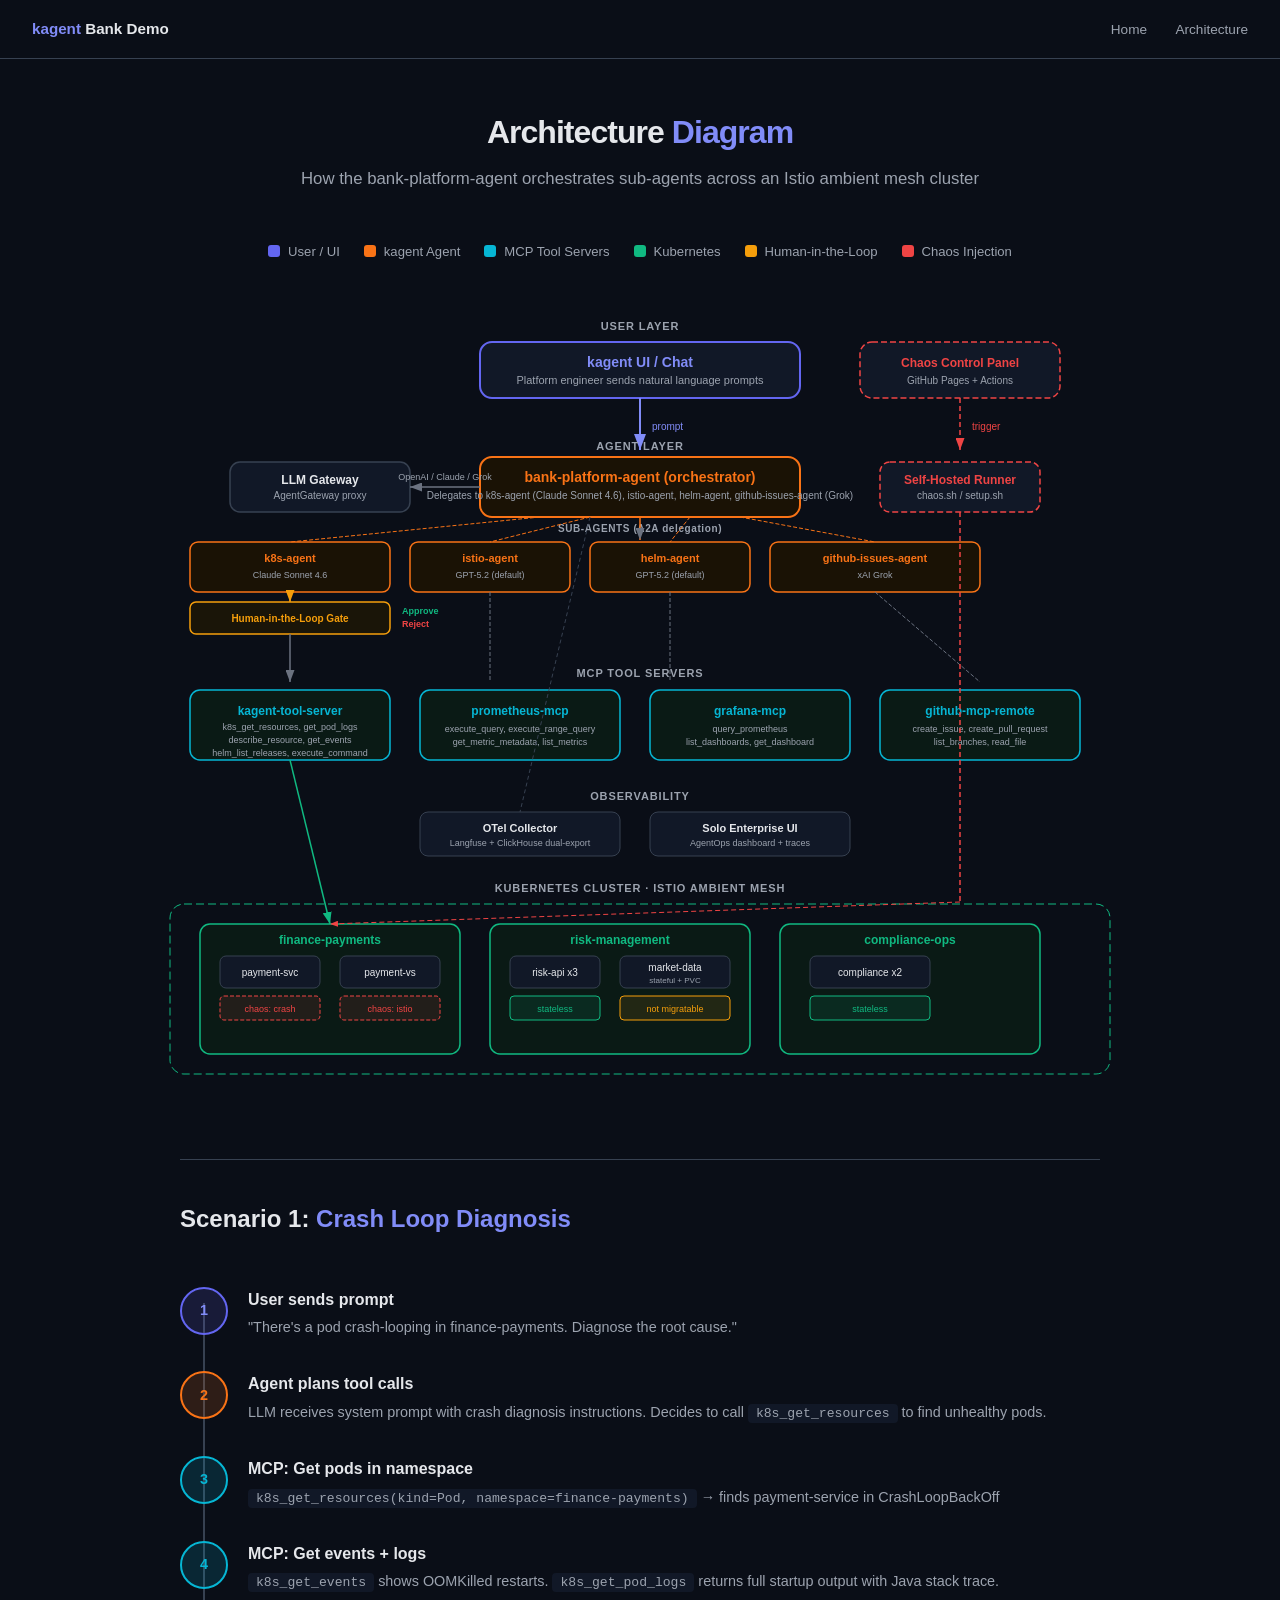
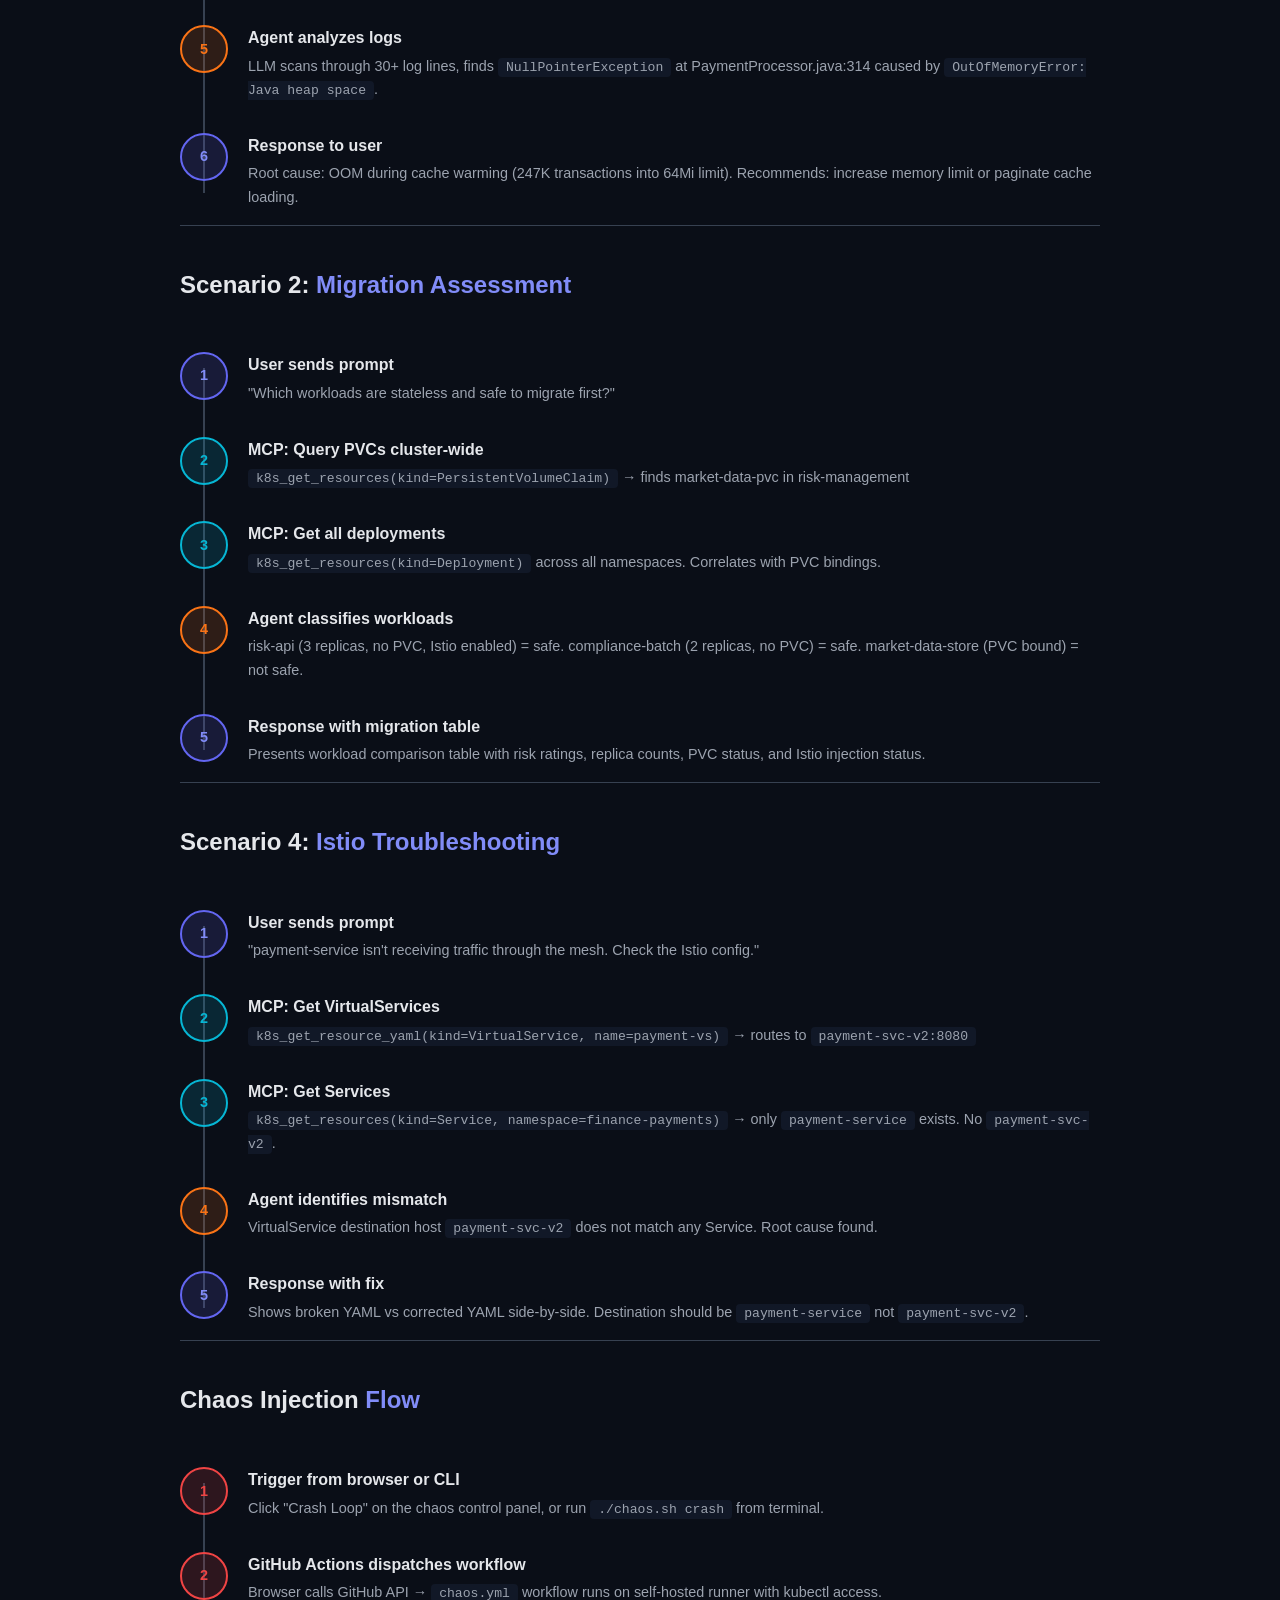
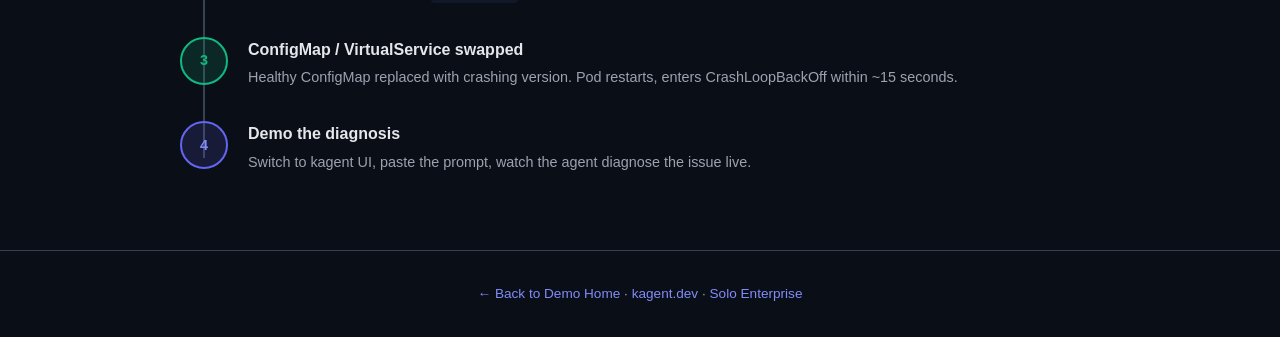
==== docs/architecture.html @ 86f72f55 "feat: update architecture diagram with sub-agent boxes, models, HITL gate - Added individual sub-age" ====
<!DOCTYPE html>
<html lang="en">
<head>
  <meta charset="UTF-8">
  <meta name="viewport" content="width=device-width, initial-scale=1.0">
  <title>kagent Bank Demo — Architecture</title>
  <style>
    :root {
      --bg: #0a0e17;
      --surface: #111827;
      --border: #374151;
      --text: #e5e7eb;
      --text-muted: #9ca3af;
      --accent: #6366f1;
      --accent-light: #818cf8;
      --green: #10b981;
      --red: #ef4444;
      --yellow: #f59e0b;
      --cyan: #06b6d4;
      --orange: #f97316;
    }
    * { margin: 0; padding: 0; box-sizing: border-box; }
    body {
      font-family: -apple-system, BlinkMacSystemFont, 'Segoe UI', Roboto, sans-serif;
      background: var(--bg);
      color: var(--text);
      line-height: 1.6;
    }
    a { color: var(--accent-light); text-decoration: none; }

    .nav {
      display: flex;
      justify-content: space-between;
      align-items: center;
      padding: 16px 32px;
      border-bottom: 1px solid var(--border);
    }
    .nav-title { font-weight: 600; font-size: 0.95rem; }
    .nav-title span { color: var(--accent-light); }
    .nav a { font-size: 0.85rem; color: var(--text-muted); margin-left: 24px; }
    .nav a:hover { color: var(--text); }

    h1 {
      text-align: center;
      font-size: 2rem;
      font-weight: 700;
      padding: 48px 20px 8px;
      letter-spacing: -0.03em;
    }
    h1 span { color: var(--accent-light); }
    .subtitle {
      text-align: center;
      color: var(--text-muted);
      font-size: 1.05rem;
      margin-bottom: 48px;
    }

    /* Diagram container */
    .diagram-wrap {
      max-width: 1100px;
      margin: 0 auto;
      padding: 0 20px 60px;
    }

    /* SVG diagram */
    svg { width: 100%; height: auto; }
    svg text {
      font-family: -apple-system, BlinkMacSystemFont, 'Segoe UI', Roboto, sans-serif;
    }

    /* Flow section */
    .flow-section {
      max-width: 960px;
      margin: 0 auto;
      padding: 0 20px 60px;
    }
    .flow-section h2 {
      font-size: 1.5rem;
      font-weight: 600;
      margin-bottom: 32px;
      padding-top: 40px;
      border-top: 1px solid var(--border);
    }
    .flow-section h2 span { color: var(--accent-light); }

    /* Flow steps */
    .flow {
      display: flex;
      flex-direction: column;
      gap: 0;
      position: relative;
    }
    .flow::before {
      content: '';
      position: absolute;
      left: 23px;
      top: 32px;
      bottom: 32px;
      width: 2px;
      background: var(--border);
    }
    .flow-step {
      display: flex;
      gap: 20px;
      align-items: flex-start;
      padding: 16px 0;
    }
    .flow-num {
      flex-shrink: 0;
      width: 48px;
      height: 48px;
      border-radius: 50%;
      display: flex;
      align-items: center;
      justify-content: center;
      font-weight: 700;
      font-size: 0.9rem;
      z-index: 1;
    }
    .flow-content h3 { font-size: 1rem; margin-bottom: 4px; }
    .flow-content p { color: var(--text-muted); font-size: 0.9rem; }
    .flow-content code {
      background: var(--surface);
      padding: 2px 8px;
      border-radius: 4px;
      font-size: 0.82rem;
      font-family: 'SF Mono', monospace;
    }

    .num-user { background: rgba(99, 102, 241, 0.15); color: var(--accent-light); border: 2px solid var(--accent); }
    .num-agent { background: rgba(249, 115, 22, 0.15); color: var(--orange); border: 2px solid var(--orange); }
    .num-tool { background: rgba(6, 182, 212, 0.15); color: var(--cyan); border: 2px solid var(--cyan); }
    .num-k8s { background: rgba(16, 185, 129, 0.15); color: var(--green); border: 2px solid var(--green); }
    .num-hitl { background: rgba(245, 158, 11, 0.15); color: var(--yellow); border: 2px solid var(--yellow); }

    /* Legend */
    .legend {
      display: flex;
      justify-content: center;
      gap: 24px;
      flex-wrap: wrap;
      margin-bottom: 40px;
    }
    .legend-item {
      display: flex;
      align-items: center;
      gap: 8px;
      font-size: 0.82rem;
      color: var(--text-muted);
    }
    .legend-dot {
      width: 12px;
      height: 12px;
      border-radius: 3px;
    }

    footer {
      border-top: 1px solid var(--border);
      padding: 32px 20px;
      text-align: center;
      color: var(--text-muted);
      font-size: 0.85rem;
    }

    @media (max-width: 640px) {
      h1 { font-size: 1.5rem; }
      .flow-step { gap: 12px; }
    }
  </style>
</head>
<body>

  <nav class="nav">
    <div class="nav-title"><span>kagent</span> Bank Demo</div>
    <div>
      <a href="index.html">Home</a>
      <a href="architecture.html">Architecture</a>
    </div>
  </nav>

  <h1>Architecture <span>Diagram</span></h1>
  <p class="subtitle">How the bank-platform-agent orchestrates sub-agents across an Istio ambient mesh cluster</p>

  <div class="legend">
    <div class="legend-item"><div class="legend-dot" style="background: var(--accent);"></div> User / UI</div>
    <div class="legend-item"><div class="legend-dot" style="background: var(--orange);"></div> kagent Agent</div>
    <div class="legend-item"><div class="legend-dot" style="background: var(--cyan);"></div> MCP Tool Servers</div>
    <div class="legend-item"><div class="legend-dot" style="background: var(--green);"></div> Kubernetes</div>
    <div class="legend-item"><div class="legend-dot" style="background: var(--yellow);"></div> Human-in-the-Loop</div>
    <div class="legend-item"><div class="legend-dot" style="background: var(--red);"></div> Chaos Injection</div>
  </div>

  <!-- Main Architecture SVG -->
  <div class="diagram-wrap">
    <svg viewBox="0 0 1060 790" xmlns="http://www.w3.org/2000/svg">
      <defs>
        <marker id="arrow" markerWidth="8" markerHeight="6" refX="8" refY="3" orient="auto">
          <path d="M0,0 L8,3 L0,6" fill="#6b7280"/>
        </marker>
        <marker id="arrow-accent" markerWidth="8" markerHeight="6" refX="8" refY="3" orient="auto">
          <path d="M0,0 L8,3 L0,6" fill="#818cf8"/>
        </marker>
        <marker id="arrow-red" markerWidth="8" markerHeight="6" refX="8" refY="3" orient="auto">
          <path d="M0,0 L8,3 L0,6" fill="#ef4444"/>
        </marker>
        <marker id="arrow-green" markerWidth="8" markerHeight="6" refX="8" refY="3" orient="auto">
          <path d="M0,0 L8,3 L0,6" fill="#10b981"/>
        </marker>
        <marker id="arrow-yellow" markerWidth="8" markerHeight="6" refX="8" refY="3" orient="auto">
          <path d="M0,0 L8,3 L0,6" fill="#f59e0b"/>
        </marker>
      </defs>

      <!-- ============ ROW 1: User Layer ============ -->
      <text x="530" y="28" text-anchor="middle" fill="#9ca3af" font-size="11" font-weight="600" letter-spacing="0.08em">USER LAYER</text>

      <!-- User / kagent UI -->
      <rect x="370" y="40" width="320" height="56" rx="12" fill="#111827" stroke="#6366f1" stroke-width="2"/>
      <text x="530" y="65" text-anchor="middle" fill="#818cf8" font-size="14" font-weight="700">kagent UI / Chat</text>
      <text x="530" y="82" text-anchor="middle" fill="#9ca3af" font-size="11">Platform engineer sends natural language prompts</text>

      <!-- Chaos trigger (browser) -->
      <rect x="750" y="40" width="200" height="56" rx="12" fill="#111827" stroke="#ef4444" stroke-width="1.5" stroke-dasharray="6,3"/>
      <text x="850" y="65" text-anchor="middle" fill="#ef4444" font-size="12" font-weight="600">Chaos Control Panel</text>
      <text x="850" y="82" text-anchor="middle" fill="#9ca3af" font-size="10">GitHub Pages + Actions</text>

      <!-- Arrow: User -> Agent -->
      <line x1="530" y1="96" x2="530" y2="148" stroke="#818cf8" stroke-width="2" marker-end="url(#arrow-accent)"/>
      <text x="542" y="128" fill="#818cf8" font-size="10">prompt</text>

      <!-- Arrow: Chaos -> GH Actions -->
      <line x1="850" y1="96" x2="850" y2="148" stroke="#ef4444" stroke-width="1.5" stroke-dasharray="5,3" marker-end="url(#arrow-red)"/>
      <text x="862" y="128" fill="#ef4444" font-size="10">trigger</text>

      <!-- ============ ROW 2: Agent Layer ============ -->
      <text x="530" y="148" text-anchor="middle" fill="#9ca3af" font-size="11" font-weight="600" letter-spacing="0.08em">AGENT LAYER</text>

      <!-- LLM Gateway -->
      <rect x="120" y="160" width="180" height="50" rx="10" fill="#111827" stroke="#374151" stroke-width="1.5"/>
      <text x="210" y="182" text-anchor="middle" fill="#e5e7eb" font-size="12" font-weight="600">LLM Gateway</text>
      <text x="210" y="197" text-anchor="middle" fill="#9ca3af" font-size="10">AgentGateway proxy</text>

      <!-- bank-platform-agent -->
      <rect x="370" y="155" width="320" height="60" rx="12" fill="#1a1205" stroke="#f97316" stroke-width="2"/>
      <text x="530" y="180" text-anchor="middle" fill="#f97316" font-size="14" font-weight="700">bank-platform-agent (orchestrator)</text>
      <text x="530" y="197" text-anchor="middle" fill="#9ca3af" font-size="10">Delegates to k8s-agent (Claude Sonnet 4.6), istio-agent, helm-agent, github-issues-agent (Grok)</text>

      <!-- GH Actions runner -->
      <rect x="770" y="160" width="160" height="50" rx="10" fill="#111827" stroke="#ef4444" stroke-width="1.5" stroke-dasharray="6,3"/>
      <text x="850" y="182" text-anchor="middle" fill="#ef4444" font-size="12" font-weight="600">Self-Hosted Runner</text>
      <text x="850" y="197" text-anchor="middle" fill="#9ca3af" font-size="10">chaos.sh / setup.sh</text>

      <!-- Arrow: Agent <-> LLM -->
      <line x1="370" y1="185" x2="300" y2="185" stroke="#6b7280" stroke-width="1.5" marker-end="url(#arrow)"/>
      <text x="335" y="178" text-anchor="middle" fill="#9ca3af" font-size="9">OpenAI / Claude / Grok</text>

      <!-- ============ SUB-AGENTS ROW ============ -->
      <text x="530" y="230" text-anchor="middle" fill="#9ca3af" font-size="10" font-weight="600" letter-spacing="0.06em">SUB-AGENTS (A2A delegation)</text>

      <!-- Arrow: Agent -> Sub-agents -->
      <line x1="530" y1="215" x2="530" y2="238" stroke="#f97316" stroke-width="1.5" marker-end="url(#arrow)"/>

      <!-- k8s-agent -->
      <rect x="80" y="240" width="200" height="50" rx="8" fill="#1a1205" stroke="#f97316" stroke-width="1.5"/>
      <text x="180" y="260" text-anchor="middle" fill="#f97316" font-size="11" font-weight="700">k8s-agent</text>
      <text x="180" y="276" text-anchor="middle" fill="#9ca3af" font-size="9">Claude Sonnet 4.6</text>

      <!-- istio-agent -->
      <rect x="300" y="240" width="160" height="50" rx="8" fill="#1a1205" stroke="#f97316" stroke-width="1.5"/>
      <text x="380" y="260" text-anchor="middle" fill="#f97316" font-size="11" font-weight="700">istio-agent</text>
      <text x="380" y="276" text-anchor="middle" fill="#9ca3af" font-size="9">GPT-5.2 (default)</text>

      <!-- helm-agent -->
      <rect x="480" y="240" width="160" height="50" rx="8" fill="#1a1205" stroke="#f97316" stroke-width="1.5"/>
      <text x="560" y="260" text-anchor="middle" fill="#f97316" font-size="11" font-weight="700">helm-agent</text>
      <text x="560" y="276" text-anchor="middle" fill="#9ca3af" font-size="9">GPT-5.2 (default)</text>

      <!-- github-issues-agent -->
      <rect x="660" y="240" width="210" height="50" rx="8" fill="#1a1205" stroke="#f97316" stroke-width="1.5"/>
      <text x="765" y="260" text-anchor="middle" fill="#f97316" font-size="11" font-weight="700">github-issues-agent</text>
      <text x="765" y="276" text-anchor="middle" fill="#9ca3af" font-size="9">xAI Grok</text>

      <!-- Arrows: orchestrator -> sub-agents -->
      <line x1="430" y1="215" x2="180" y2="240" stroke="#f97316" stroke-width="1" stroke-dasharray="4,2"/>
      <line x1="480" y1="215" x2="380" y2="240" stroke="#f97316" stroke-width="1" stroke-dasharray="4,2"/>
      <line x1="580" y1="215" x2="560" y2="240" stroke="#f97316" stroke-width="1" stroke-dasharray="4,2"/>
      <line x1="630" y1="215" x2="765" y2="240" stroke="#f97316" stroke-width="1" stroke-dasharray="4,2"/>

      <!-- ============ HITL Gate ============ -->
      <rect x="80" y="300" width="200" height="32" rx="6" fill="#1a1508" stroke="#f59e0b" stroke-width="1.5"/>
      <text x="180" y="320" text-anchor="middle" fill="#f59e0b" font-size="10" font-weight="600">Human-in-the-Loop Gate</text>

      <!-- Arrow: k8s-agent -> HITL -->
      <line x1="180" y1="290" x2="180" y2="300" stroke="#f59e0b" stroke-width="1.5" marker-end="url(#arrow-yellow)"/>

      <!-- HITL approve/reject labels -->
      <text x="292" y="312" fill="#10b981" font-size="9" font-weight="600">Approve</text>
      <text x="292" y="325" fill="#ef4444" font-size="9" font-weight="600">Reject</text>

      <!-- Arrow: HITL -> Tools -->
      <line x1="180" y1="332" x2="180" y2="380" stroke="#6b7280" stroke-width="1.5" marker-end="url(#arrow)"/>
      <!-- Arrow: other agents -> Tools -->
      <line x1="380" y1="290" x2="380" y2="380" stroke="#6b7280" stroke-width="1" stroke-dasharray="4,2"/>
      <line x1="560" y1="290" x2="560" y2="380" stroke="#6b7280" stroke-width="1" stroke-dasharray="4,2"/>
      <line x1="765" y1="290" x2="870" y2="380" stroke="#6b7280" stroke-width="1" stroke-dasharray="4,2"/>

      <!-- ============ ROW 3: MCP Tool Servers ============ -->
      <text x="530" y="375" text-anchor="middle" fill="#9ca3af" font-size="11" font-weight="600" letter-spacing="0.08em">MCP TOOL SERVERS</text>

      <!-- Kubernetes Tools -->
      <rect x="80" y="388" width="200" height="70" rx="10" fill="#0a1a15" stroke="#06b6d4" stroke-width="1.5"/>
      <text x="180" y="413" text-anchor="middle" fill="#06b6d4" font-size="12" font-weight="700">kagent-tool-server</text>
      <text x="180" y="428" text-anchor="middle" fill="#9ca3af" font-size="9">k8s_get_resources, get_pod_logs</text>
      <text x="180" y="441" text-anchor="middle" fill="#9ca3af" font-size="9">describe_resource, get_events</text>
      <text x="180" y="454" text-anchor="middle" fill="#9ca3af" font-size="9">helm_list_releases, execute_command</text>

      <!-- Prometheus MCP -->
      <rect x="310" y="388" width="200" height="70" rx="10" fill="#0a1a15" stroke="#06b6d4" stroke-width="1.5"/>
      <text x="410" y="413" text-anchor="middle" fill="#06b6d4" font-size="12" font-weight="700">prometheus-mcp</text>
      <text x="410" y="430" text-anchor="middle" fill="#9ca3af" font-size="9">execute_query, execute_range_query</text>
      <text x="410" y="443" text-anchor="middle" fill="#9ca3af" font-size="9">get_metric_metadata, list_metrics</text>

      <!-- Grafana MCP -->
      <rect x="540" y="388" width="200" height="70" rx="10" fill="#0a1a15" stroke="#06b6d4" stroke-width="1.5"/>
      <text x="640" y="413" text-anchor="middle" fill="#06b6d4" font-size="12" font-weight="700">grafana-mcp</text>
      <text x="640" y="430" text-anchor="middle" fill="#9ca3af" font-size="9">query_prometheus</text>
      <text x="640" y="443" text-anchor="middle" fill="#9ca3af" font-size="9">list_dashboards, get_dashboard</text>

      <!-- GitHub MCP -->
      <rect x="770" y="388" width="200" height="70" rx="10" fill="#0a1a15" stroke="#06b6d4" stroke-width="1.5"/>
      <text x="870" y="413" text-anchor="middle" fill="#06b6d4" font-size="12" font-weight="700">github-mcp-remote</text>
      <text x="870" y="430" text-anchor="middle" fill="#9ca3af" font-size="9">create_issue, create_pull_request</text>
      <text x="870" y="443" text-anchor="middle" fill="#9ca3af" font-size="9">list_branches, read_file</text>

      <!-- ============ ROW 4: Observability ============ -->
      <text x="530" y="498" text-anchor="middle" fill="#9ca3af" font-size="11" font-weight="600" letter-spacing="0.08em">OBSERVABILITY</text>

      <!-- OTel Collector -->
      <rect x="310" y="510" width="200" height="44" rx="8" fill="#111827" stroke="#374151" stroke-width="1"/>
      <text x="410" y="530" text-anchor="middle" fill="#e5e7eb" font-size="11" font-weight="600">OTel Collector</text>
      <text x="410" y="544" text-anchor="middle" fill="#9ca3af" font-size="9">Langfuse + ClickHouse dual-export</text>

      <!-- Solo Enterprise UI -->
      <rect x="540" y="510" width="200" height="44" rx="8" fill="#111827" stroke="#374151" stroke-width="1"/>
      <text x="640" y="530" text-anchor="middle" fill="#e5e7eb" font-size="11" font-weight="600">Solo Enterprise UI</text>
      <text x="640" y="544" text-anchor="middle" fill="#9ca3af" font-size="9">AgentOps dashboard + traces</text>

      <!-- Arrow: Agent -> OTel -->
      <line x1="480" y1="215" x2="410" y2="510" stroke="#374151" stroke-width="1" stroke-dasharray="4,3"/>

      <!-- ============ ROW 5: Kubernetes Cluster ============ -->
      <text x="530" y="590" text-anchor="middle" fill="#9ca3af" font-size="11" font-weight="600" letter-spacing="0.08em">KUBERNETES CLUSTER &middot; ISTIO AMBIENT MESH</text>

      <!-- Cluster background -->
      <rect x="60" y="602" width="940" height="170" rx="14" fill="none" stroke="#10b981" stroke-width="1" stroke-dasharray="8,4"/>

      <!-- finance-payments -->
      <rect x="90" y="622" width="260" height="130" rx="10" fill="#0a1a15" stroke="#10b981" stroke-width="1.5"/>
      <text x="220" y="642" text-anchor="middle" fill="#10b981" font-size="12" font-weight="700">finance-payments</text>

      <rect x="110" y="654" width="100" height="32" rx="6" fill="#111827" stroke="#374151" stroke-width="1"/>
      <text x="160" y="674" text-anchor="middle" fill="#e5e7eb" font-size="10">payment-svc</text>

      <rect x="230" y="654" width="100" height="32" rx="6" fill="#111827" stroke="#374151" stroke-width="1"/>
      <text x="280" y="674" text-anchor="middle" fill="#e5e7eb" font-size="10">payment-vs</text>

      <!-- Chaos targets -->
      <rect x="110" y="694" width="100" height="24" rx="4" fill="rgba(239,68,68,0.1)" stroke="#ef4444" stroke-width="1" stroke-dasharray="4,2"/>
      <text x="160" y="710" text-anchor="middle" fill="#ef4444" font-size="9">chaos: crash</text>

      <rect x="230" y="694" width="100" height="24" rx="4" fill="rgba(239,68,68,0.1)" stroke="#ef4444" stroke-width="1" stroke-dasharray="4,2"/>
      <text x="280" y="710" text-anchor="middle" fill="#ef4444" font-size="9">chaos: istio</text>

      <!-- risk-management -->
      <rect x="380" y="622" width="260" height="130" rx="10" fill="#0a1a15" stroke="#10b981" stroke-width="1.5"/>
      <text x="510" y="642" text-anchor="middle" fill="#10b981" font-size="12" font-weight="700">risk-management</text>

      <rect x="400" y="654" width="90" height="32" rx="6" fill="#111827" stroke="#374151" stroke-width="1"/>
      <text x="445" y="674" text-anchor="middle" fill="#e5e7eb" font-size="10">risk-api x3</text>

      <rect x="510" y="654" width="110" height="32" rx="6" fill="#111827" stroke="#374151" stroke-width="1"/>
      <text x="565" y="669" text-anchor="middle" fill="#e5e7eb" font-size="10">market-data</text>
      <text x="565" y="681" text-anchor="middle" fill="#9ca3af" font-size="8">stateful + PVC</text>

      <rect x="400" y="694" width="90" height="24" rx="4" fill="rgba(16,185,129,0.1)" stroke="#10b981" stroke-width="1"/>
      <text x="445" y="710" text-anchor="middle" fill="#10b981" font-size="9">stateless</text>

      <rect x="510" y="694" width="110" height="24" rx="4" fill="rgba(245,158,11,0.1)" stroke="#f59e0b" stroke-width="1"/>
      <text x="565" y="710" text-anchor="middle" fill="#f59e0b" font-size="9">not migratable</text>

      <!-- compliance-ops -->
      <rect x="670" y="622" width="260" height="130" rx="10" fill="#0a1a15" stroke="#10b981" stroke-width="1.5"/>
      <text x="800" y="642" text-anchor="middle" fill="#10b981" font-size="12" font-weight="700">compliance-ops</text>

      <rect x="700" y="654" width="120" height="32" rx="6" fill="#111827" stroke="#374151" stroke-width="1"/>
      <text x="760" y="674" text-anchor="middle" fill="#e5e7eb" font-size="10">compliance x2</text>

      <rect x="700" y="694" width="120" height="24" rx="4" fill="rgba(16,185,129,0.1)" stroke="#10b981" stroke-width="1"/>
      <text x="760" y="710" text-anchor="middle" fill="#10b981" font-size="9">stateless</text>

      <!-- Arrows: Tools -> Cluster -->
      <line x1="180" y1="458" x2="220" y2="622" stroke="#10b981" stroke-width="1.5" marker-end="url(#arrow-green)"/>

      <!-- Chaos arrow -->
      <line x1="850" y1="210" x2="850" y2="600" stroke="#ef4444" stroke-width="1.5" stroke-dasharray="5,3"/>
      <line x1="850" y1="600" x2="220" y2="622" stroke="#ef4444" stroke-width="1" stroke-dasharray="5,3" marker-end="url(#arrow-red)"/>

    </svg>
  </div>

  <!-- Scenario Flows -->
  <div class="flow-section">
    <h2>Scenario 1: <span>Crash Loop Diagnosis</span></h2>
    <div class="flow">
      <div class="flow-step">
        <div class="flow-num num-user">1</div>
        <div class="flow-content">
          <h3>User sends prompt</h3>
          <p>"There's a pod crash-looping in finance-payments. Diagnose the root cause."</p>
        </div>
      </div>
      <div class="flow-step">
        <div class="flow-num num-agent">2</div>
        <div class="flow-content">
          <h3>Agent plans tool calls</h3>
          <p>LLM receives system prompt with crash diagnosis instructions. Decides to call <code>k8s_get_resources</code> to find unhealthy pods.</p>
        </div>
      </div>
      <div class="flow-step">
        <div class="flow-num num-tool">3</div>
        <div class="flow-content">
          <h3>MCP: Get pods in namespace</h3>
          <p><code>k8s_get_resources(kind=Pod, namespace=finance-payments)</code> &rarr; finds payment-service in CrashLoopBackOff</p>
        </div>
      </div>
      <div class="flow-step">
        <div class="flow-num num-tool">4</div>
        <div class="flow-content">
          <h3>MCP: Get events + logs</h3>
          <p><code>k8s_get_events</code> shows OOMKilled restarts. <code>k8s_get_pod_logs</code> returns full startup output with Java stack trace.</p>
        </div>
      </div>
      <div class="flow-step">
        <div class="flow-num num-agent">5</div>
        <div class="flow-content">
          <h3>Agent analyzes logs</h3>
          <p>LLM scans through 30+ log lines, finds <code>NullPointerException</code> at PaymentProcessor.java:314 caused by <code>OutOfMemoryError: Java heap space</code>.</p>
        </div>
      </div>
      <div class="flow-step">
        <div class="flow-num num-user">6</div>
        <div class="flow-content">
          <h3>Response to user</h3>
          <p>Root cause: OOM during cache warming (247K transactions into 64Mi limit). Recommends: increase memory limit or paginate cache loading.</p>
        </div>
      </div>
    </div>

    <h2>Scenario 2: <span>Migration Assessment</span></h2>
    <div class="flow">
      <div class="flow-step">
        <div class="flow-num num-user">1</div>
        <div class="flow-content">
          <h3>User sends prompt</h3>
          <p>"Which workloads are stateless and safe to migrate first?"</p>
        </div>
      </div>
      <div class="flow-step">
        <div class="flow-num num-tool">2</div>
        <div class="flow-content">
          <h3>MCP: Query PVCs cluster-wide</h3>
          <p><code>k8s_get_resources(kind=PersistentVolumeClaim)</code> &rarr; finds market-data-pvc in risk-management</p>
        </div>
      </div>
      <div class="flow-step">
        <div class="flow-num num-tool">3</div>
        <div class="flow-content">
          <h3>MCP: Get all deployments</h3>
          <p><code>k8s_get_resources(kind=Deployment)</code> across all namespaces. Correlates with PVC bindings.</p>
        </div>
      </div>
      <div class="flow-step">
        <div class="flow-num num-agent">4</div>
        <div class="flow-content">
          <h3>Agent classifies workloads</h3>
          <p>risk-api (3 replicas, no PVC, Istio enabled) = safe. compliance-batch (2 replicas, no PVC) = safe. market-data-store (PVC bound) = not safe.</p>
        </div>
      </div>
      <div class="flow-step">
        <div class="flow-num num-user">5</div>
        <div class="flow-content">
          <h3>Response with migration table</h3>
          <p>Presents workload comparison table with risk ratings, replica counts, PVC status, and Istio injection status.</p>
        </div>
      </div>
    </div>

    <h2>Scenario 4: <span>Istio Troubleshooting</span></h2>
    <div class="flow">
      <div class="flow-step">
        <div class="flow-num num-user">1</div>
        <div class="flow-content">
          <h3>User sends prompt</h3>
          <p>"payment-service isn't receiving traffic through the mesh. Check the Istio config."</p>
        </div>
      </div>
      <div class="flow-step">
        <div class="flow-num num-tool">2</div>
        <div class="flow-content">
          <h3>MCP: Get VirtualServices</h3>
          <p><code>k8s_get_resource_yaml(kind=VirtualService, name=payment-vs)</code> &rarr; routes to <code>payment-svc-v2:8080</code></p>
        </div>
      </div>
      <div class="flow-step">
        <div class="flow-num num-tool">3</div>
        <div class="flow-content">
          <h3>MCP: Get Services</h3>
          <p><code>k8s_get_resources(kind=Service, namespace=finance-payments)</code> &rarr; only <code>payment-service</code> exists. No <code>payment-svc-v2</code>.</p>
        </div>
      </div>
      <div class="flow-step">
        <div class="flow-num num-agent">4</div>
        <div class="flow-content">
          <h3>Agent identifies mismatch</h3>
          <p>VirtualService destination host <code>payment-svc-v2</code> does not match any Service. Root cause found.</p>
        </div>
      </div>
      <div class="flow-step">
        <div class="flow-num num-user">5</div>
        <div class="flow-content">
          <h3>Response with fix</h3>
          <p>Shows broken YAML vs corrected YAML side-by-side. Destination should be <code>payment-service</code> not <code>payment-svc-v2</code>.</p>
        </div>
      </div>
    </div>

    <h2>Chaos Injection <span>Flow</span></h2>
    <div class="flow">
      <div class="flow-step">
        <div class="flow-num" style="background: rgba(239,68,68,0.15); color: var(--red); border: 2px solid var(--red);">1</div>
        <div class="flow-content">
          <h3>Trigger from browser or CLI</h3>
          <p>Click "Crash Loop" on the chaos control panel, or run <code>./chaos.sh crash</code> from terminal.</p>
        </div>
      </div>
      <div class="flow-step">
        <div class="flow-num" style="background: rgba(239,68,68,0.15); color: var(--red); border: 2px solid var(--red);">2</div>
        <div class="flow-content">
          <h3>GitHub Actions dispatches workflow</h3>
          <p>Browser calls GitHub API &rarr; <code>chaos.yml</code> workflow runs on self-hosted runner with kubectl access.</p>
        </div>
      </div>
      <div class="flow-step">
        <div class="flow-num num-k8s">3</div>
        <div class="flow-content">
          <h3>ConfigMap / VirtualService swapped</h3>
          <p>Healthy ConfigMap replaced with crashing version. Pod restarts, enters CrashLoopBackOff within ~15 seconds.</p>
        </div>
      </div>
      <div class="flow-step">
        <div class="flow-num num-user">4</div>
        <div class="flow-content">
          <h3>Demo the diagnosis</h3>
          <p>Switch to kagent UI, paste the prompt, watch the agent diagnose the issue live.</p>
        </div>
      </div>
    </div>
  </div>

  <footer>
    <a href="index.html">&larr; Back to Demo Home</a>
    &middot;
    <a href="https://kagent.dev">kagent.dev</a>
    &middot;
    <a href="https://www.solo.io/products/kagent">Solo Enterprise</a>
  </footer>

</body>
</html>
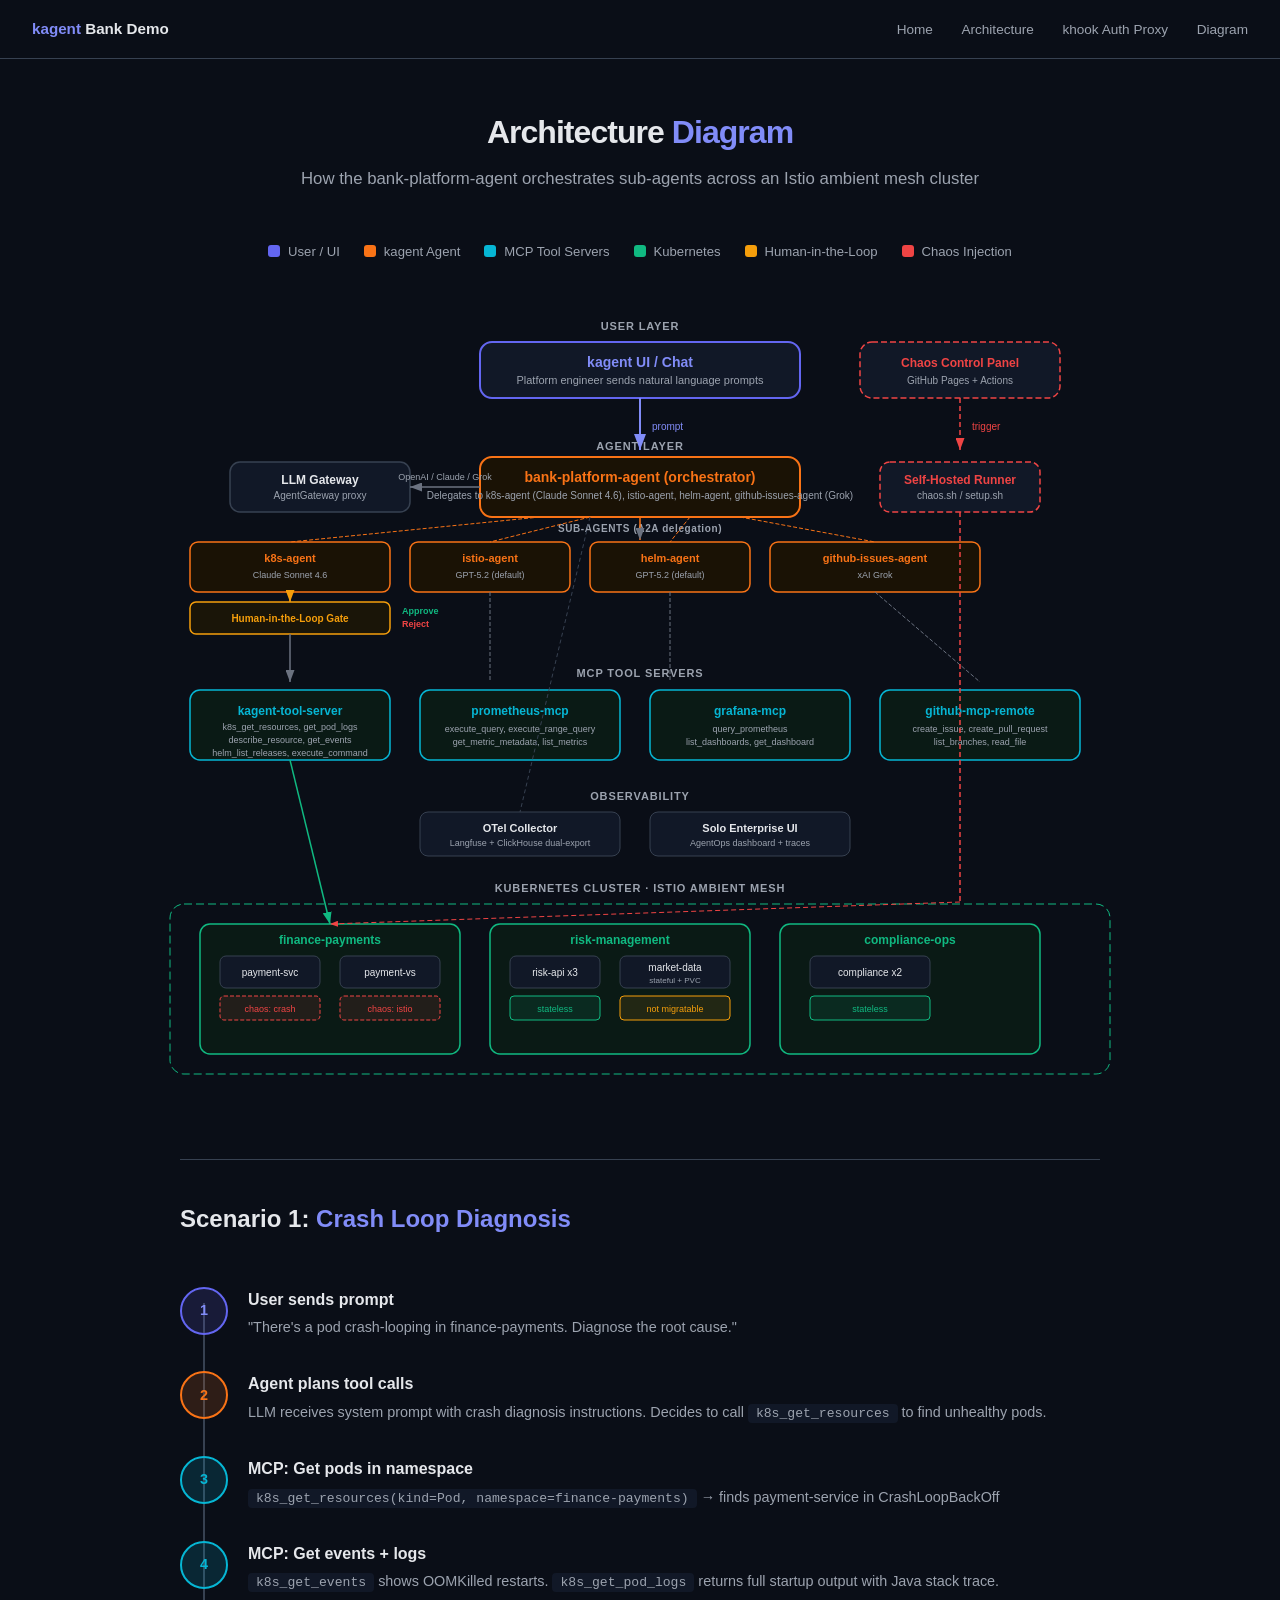
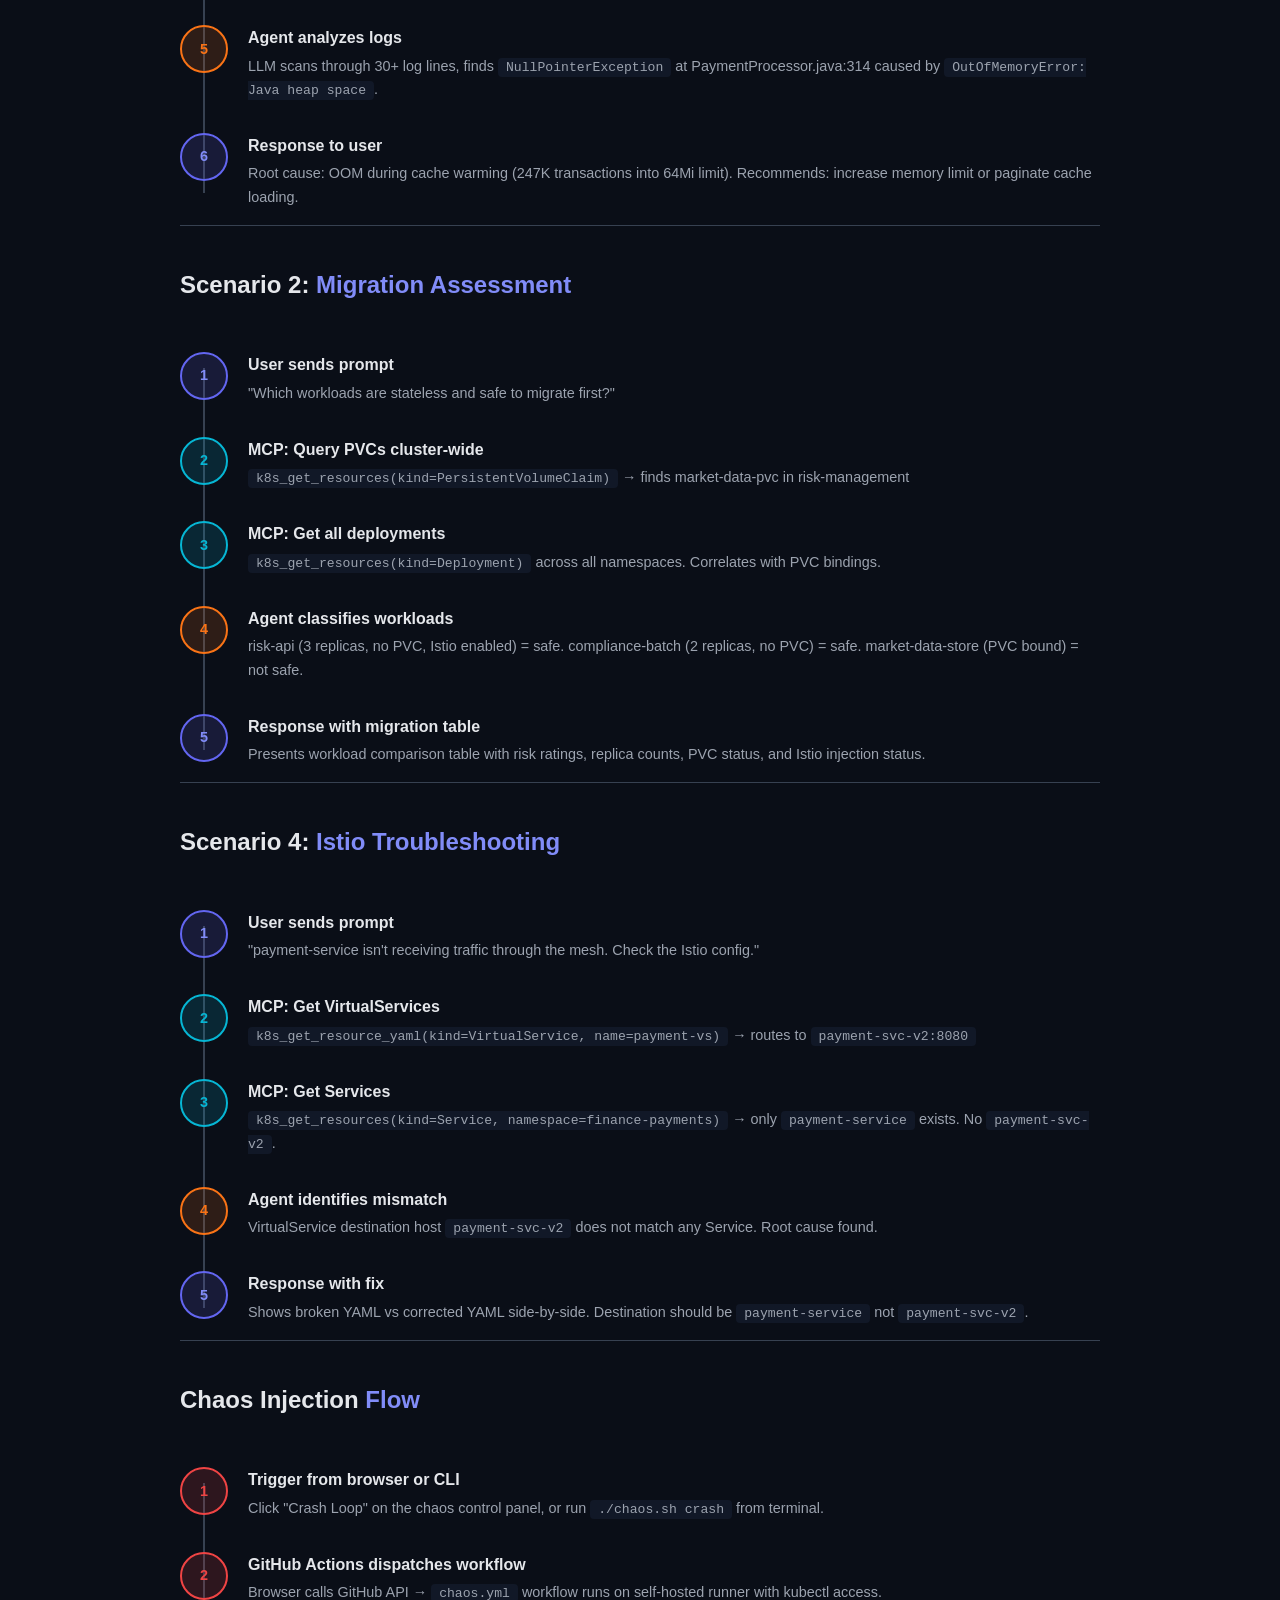
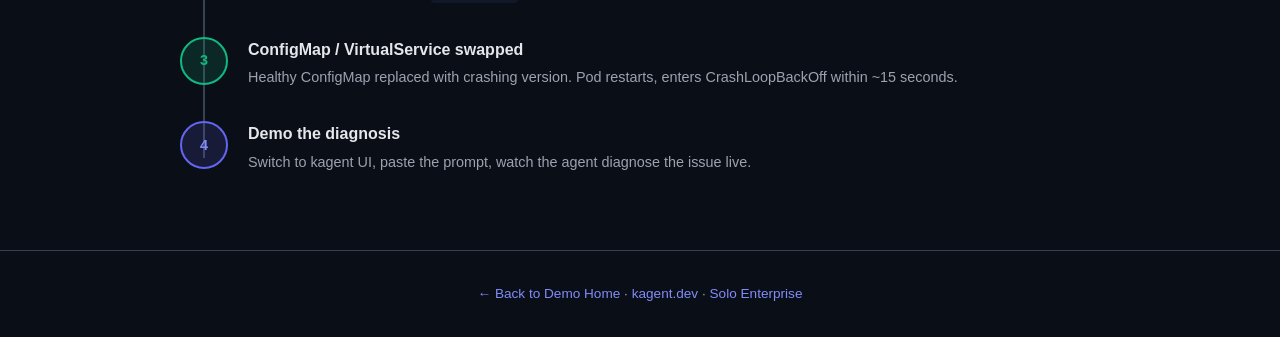
==== commit f50555fb: "docs: add khook auth proxy documentation and architecture diagrams Co-Authored-By: Claude Opus 4.6 <" ====
--- a/docs/architecture.html
+++ b/docs/architecture.html
@@ -175,6 +175,8 @@
     <div>
       <a href="index.html">Home</a>
       <a href="architecture.html">Architecture</a>
+      <a href="khook-auth-proxy.html">khook Auth Proxy</a>
+      <a href="khook-diagram.html">Diagram</a>
     </div>
   </nav>
 
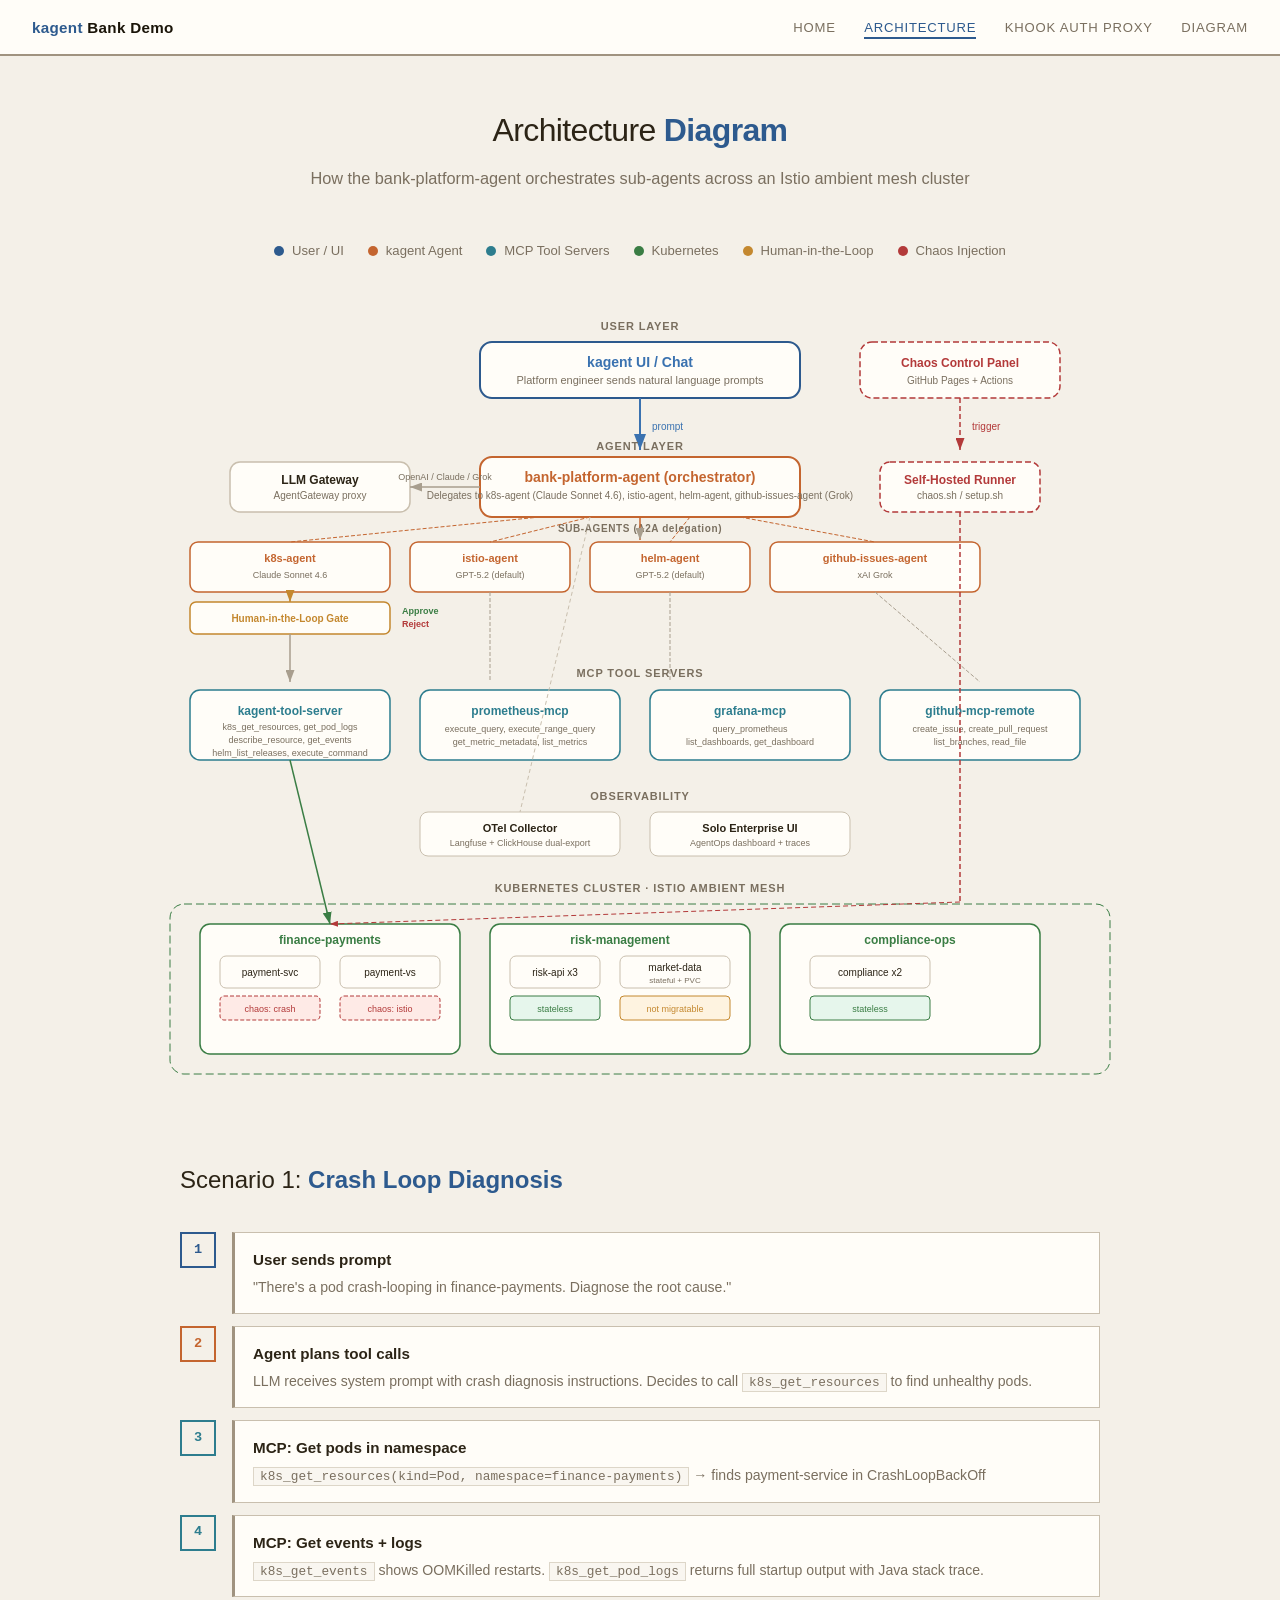
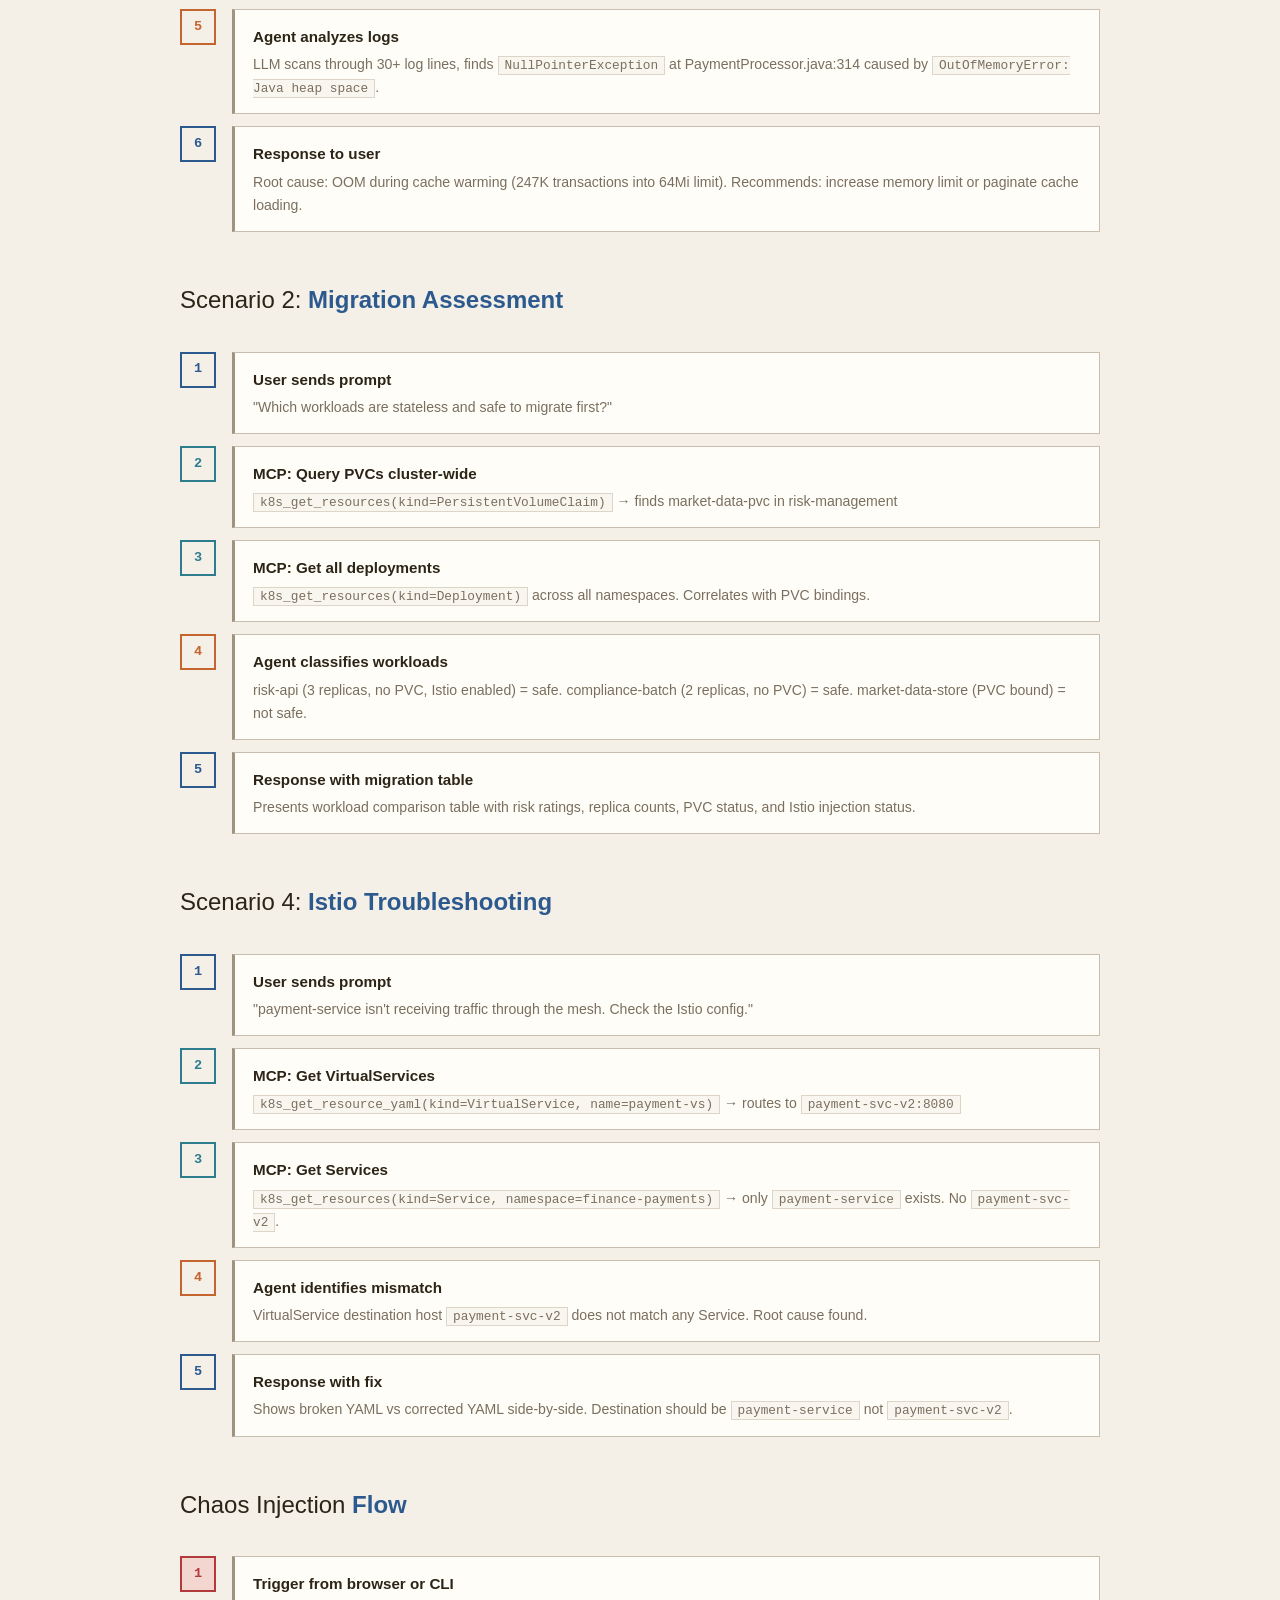
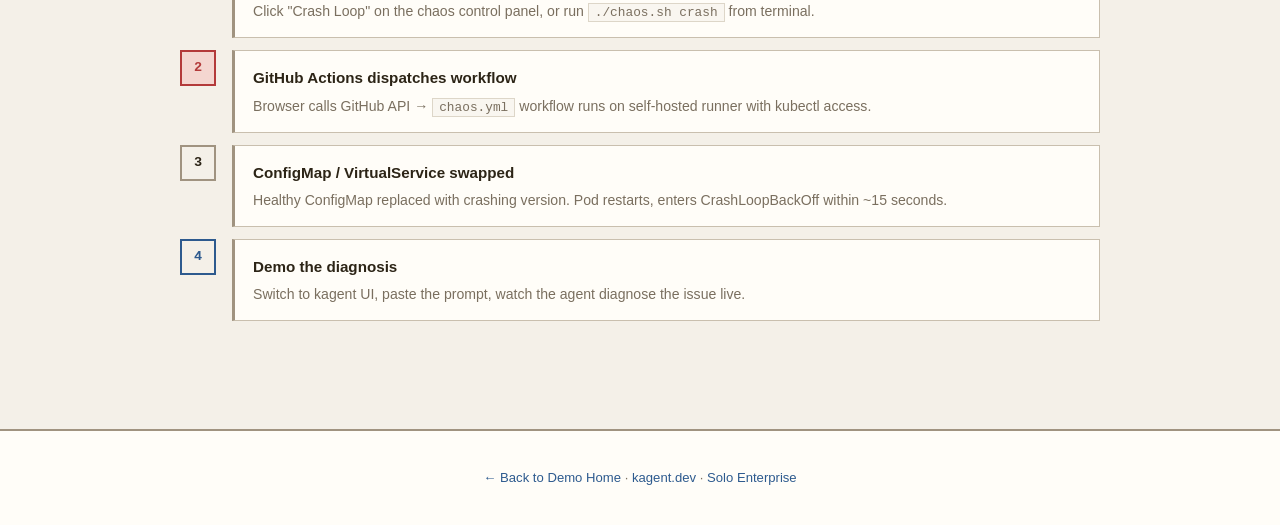
==== commit d5a1c2e2: "docs: switch to paper architecture theme across all pages Shared paper-theme.css with cream paper ba" ====
--- a/docs/architecture.html
+++ b/docs/architecture.html
@@ -4,169 +4,31 @@
   <meta charset="UTF-8">
   <meta name="viewport" content="width=device-width, initial-scale=1.0">
   <title>kagent Bank Demo — Architecture</title>
-  <style>
-    :root {
-      --bg: #0a0e17;
-      --surface: #111827;
-      --border: #374151;
-      --text: #e5e7eb;
-      --text-muted: #9ca3af;
-      --accent: #6366f1;
-      --accent-light: #818cf8;
-      --green: #10b981;
-      --red: #ef4444;
-      --yellow: #f59e0b;
-      --cyan: #06b6d4;
-      --orange: #f97316;
-    }
-    * { margin: 0; padding: 0; box-sizing: border-box; }
-    body {
-      font-family: -apple-system, BlinkMacSystemFont, 'Segoe UI', Roboto, sans-serif;
-      background: var(--bg);
-      color: var(--text);
-      line-height: 1.6;
-    }
-    a { color: var(--accent-light); text-decoration: none; }
-
-    .nav {
-      display: flex;
-      justify-content: space-between;
-      align-items: center;
-      padding: 16px 32px;
-      border-bottom: 1px solid var(--border);
-    }
-    .nav-title { font-weight: 600; font-size: 0.95rem; }
-    .nav-title span { color: var(--accent-light); }
-    .nav a { font-size: 0.85rem; color: var(--text-muted); margin-left: 24px; }
-    .nav a:hover { color: var(--text); }
-
-    h1 {
-      text-align: center;
-      font-size: 2rem;
-      font-weight: 700;
-      padding: 48px 20px 8px;
-      letter-spacing: -0.03em;
-    }
-    h1 span { color: var(--accent-light); }
-    .subtitle {
-      text-align: center;
-      color: var(--text-muted);
-      font-size: 1.05rem;
-      margin-bottom: 48px;
-    }
-
-    /* Diagram container */
-    .diagram-wrap {
-      max-width: 1100px;
-      margin: 0 auto;
-      padding: 0 20px 60px;
-    }
-
-    /* SVG diagram */
-    svg { width: 100%; height: auto; }
-    svg text {
-      font-family: -apple-system, BlinkMacSystemFont, 'Segoe UI', Roboto, sans-serif;
-    }
-
-    /* Flow section */
-    .flow-section {
-      max-width: 960px;
-      margin: 0 auto;
-      padding: 0 20px 60px;
-    }
-    .flow-section h2 {
-      font-size: 1.5rem;
-      font-weight: 600;
-      margin-bottom: 32px;
-      padding-top: 40px;
-      border-top: 1px solid var(--border);
-    }
-    .flow-section h2 span { color: var(--accent-light); }
-
-    /* Flow steps */
-    .flow {
-      display: flex;
-      flex-direction: column;
-      gap: 0;
-      position: relative;
-    }
-    .flow::before {
-      content: '';
-      position: absolute;
-      left: 23px;
-      top: 32px;
-      bottom: 32px;
-      width: 2px;
-      background: var(--border);
-    }
-    .flow-step {
-      display: flex;
-      gap: 20px;
-      align-items: flex-start;
-      padding: 16px 0;
-    }
-    .flow-num {
-      flex-shrink: 0;
-      width: 48px;
-      height: 48px;
-      border-radius: 50%;
-      display: flex;
-      align-items: center;
-      justify-content: center;
-      font-weight: 700;
-      font-size: 0.9rem;
-      z-index: 1;
-    }
-    .flow-content h3 { font-size: 1rem; margin-bottom: 4px; }
-    .flow-content p { color: var(--text-muted); font-size: 0.9rem; }
-    .flow-content code {
-      background: var(--surface);
-      padding: 2px 8px;
-      border-radius: 4px;
-      font-size: 0.82rem;
-      font-family: 'SF Mono', monospace;
-    }
-
-    .num-user { background: rgba(99, 102, 241, 0.15); color: var(--accent-light); border: 2px solid var(--accent); }
-    .num-agent { background: rgba(249, 115, 22, 0.15); color: var(--orange); border: 2px solid var(--orange); }
-    .num-tool { background: rgba(6, 182, 212, 0.15); color: var(--cyan); border: 2px solid var(--cyan); }
-    .num-k8s { background: rgba(16, 185, 129, 0.15); color: var(--green); border: 2px solid var(--green); }
-    .num-hitl { background: rgba(245, 158, 11, 0.15); color: var(--yellow); border: 2px solid var(--yellow); }
-
-    /* Legend */
-    .legend {
-      display: flex;
-      justify-content: center;
-      gap: 24px;
-      flex-wrap: wrap;
-      margin-bottom: 40px;
-    }
-    .legend-item {
-      display: flex;
-      align-items: center;
-      gap: 8px;
-      font-size: 0.82rem;
-      color: var(--text-muted);
-    }
-    .legend-dot {
-      width: 12px;
-      height: 12px;
-      border-radius: 3px;
-    }
-
-    footer {
-      border-top: 1px solid var(--border);
-      padding: 32px 20px;
-      text-align: center;
-      color: var(--text-muted);
-      font-size: 0.85rem;
-    }
-
-    @media (max-width: 640px) {
-      h1 { font-size: 1.5rem; }
-      .flow-step { gap: 12px; }
-    }
-  </style>
+  <link rel="stylesheet" href="paper-theme.css">
+<style>
+  /* Page-specific: SVG diagram and flow styles */
+  .diagram-wrap { max-width: 1100px; margin: 0 auto; padding: 0 20px 60px; }
+  svg { width: 100%; height: auto; }
+  .legend { display: flex; justify-content: center; gap: 24px; flex-wrap: wrap; margin-bottom: 40px; }
+  .legend-item { display: flex; align-items: center; gap: 8px; font-size: 0.82rem; color: var(--text-muted); }
+  .legend-dot { width: 10px; height: 10px; border-radius: 50%; }
+  h1 { text-align: center; font-size: 2rem; font-weight: 300; padding: 48px 20px 8px; letter-spacing: -0.02em; }
+  h1 span { color: var(--accent); font-weight: 600; }
+  .subtitle { text-align: center; color: var(--text-muted); font-size: 1.02rem; margin-bottom: 48px; }
+  .flow-section { max-width: 960px; margin: 0 auto; padding: 0 20px 60px; }
+  .flow-section h2 { font-size: 1.5rem; font-weight: 300; margin-bottom: 32px; }
+  .flow-section h2 span { color: var(--accent); font-weight: 600; }
+  .flow { margin-bottom: 48px; }
+  .flow .flow-step { display: flex; gap: 16px; margin-bottom: 12px; }
+  .flow .flow-num { width: 36px; height: 36px; border: 2px solid var(--border-dark); display: flex; align-items: center; justify-content: center; flex-shrink: 0; font-weight: 700; font-size: 0.85rem; font-family: 'IBM Plex Mono', monospace; }
+  .flow .flow-num.num-user { color: var(--accent); border-color: var(--accent); }
+  .flow .flow-num.num-agent { color: var(--orange); border-color: var(--orange); }
+  .flow .flow-num.num-tool { color: var(--cyan); border-color: var(--cyan); }
+  .flow .flow-content { background: var(--surface); border: 1px solid var(--border); border-left: 3px solid var(--border-dark); padding: 14px 18px; flex: 1; }
+  .flow .flow-content h3 { font-size: 0.95rem; margin-bottom: 4px; }
+  .flow .flow-content p { color: var(--text-muted); font-size: 0.88rem; }
+  .flow .flow-content code { background: var(--surface-alt); border: 1px solid var(--border-light); padding: 1px 6px; font-size: 0.8rem; font-family: 'IBM Plex Mono', monospace; }
+</style>
 </head>
 <body>
 
@@ -174,7 +36,7 @@
     <div class="nav-title"><span>kagent</span> Bank Demo</div>
     <div>
       <a href="index.html">Home</a>
-      <a href="architecture.html">Architecture</a>
+      <a href="architecture.html" class="active">Architecture</a>
       <a href="khook-auth-proxy.html">khook Auth Proxy</a>
       <a href="khook-diagram.html">Diagram</a>
     </div>
@@ -197,215 +59,215 @@
     <svg viewBox="0 0 1060 790" xmlns="http://www.w3.org/2000/svg">
       <defs>
         <marker id="arrow" markerWidth="8" markerHeight="6" refX="8" refY="3" orient="auto">
-          <path d="M0,0 L8,3 L0,6" fill="#6b7280"/>
+          <path d="M0,0 L8,3 L0,6" fill="#a89e8e"/>
         </marker>
         <marker id="arrow-accent" markerWidth="8" markerHeight="6" refX="8" refY="3" orient="auto">
-          <path d="M0,0 L8,3 L0,6" fill="#818cf8"/>
+          <path d="M0,0 L8,3 L0,6" fill="#3a72b0"/>
         </marker>
         <marker id="arrow-red" markerWidth="8" markerHeight="6" refX="8" refY="3" orient="auto">
-          <path d="M0,0 L8,3 L0,6" fill="#ef4444"/>
+          <path d="M0,0 L8,3 L0,6" fill="#b33a3a"/>
         </marker>
         <marker id="arrow-green" markerWidth="8" markerHeight="6" refX="8" refY="3" orient="auto">
-          <path d="M0,0 L8,3 L0,6" fill="#10b981"/>
+          <path d="M0,0 L8,3 L0,6" fill="#3a7d44"/>
         </marker>
         <marker id="arrow-yellow" markerWidth="8" markerHeight="6" refX="8" refY="3" orient="auto">
-          <path d="M0,0 L8,3 L0,6" fill="#f59e0b"/>
+          <path d="M0,0 L8,3 L0,6" fill="#c4882f"/>
         </marker>
       </defs>
 
       <!-- ============ ROW 1: User Layer ============ -->
-      <text x="530" y="28" text-anchor="middle" fill="#9ca3af" font-size="11" font-weight="600" letter-spacing="0.08em">USER LAYER</text>
+      <text x="530" y="28" text-anchor="middle" fill="#7a6f5f" font-size="11" font-weight="600" letter-spacing="0.08em">USER LAYER</text>
 
       <!-- User / kagent UI -->
-      <rect x="370" y="40" width="320" height="56" rx="12" fill="#111827" stroke="#6366f1" stroke-width="2"/>
-      <text x="530" y="65" text-anchor="middle" fill="#818cf8" font-size="14" font-weight="700">kagent UI / Chat</text>
-      <text x="530" y="82" text-anchor="middle" fill="#9ca3af" font-size="11">Platform engineer sends natural language prompts</text>
+      <rect x="370" y="40" width="320" height="56" rx="12" fill="#fffdf8" stroke="#2d5a8e" stroke-width="2"/>
+      <text x="530" y="65" text-anchor="middle" fill="#3a72b0" font-size="14" font-weight="700">kagent UI / Chat</text>
+      <text x="530" y="82" text-anchor="middle" fill="#7a6f5f" font-size="11">Platform engineer sends natural language prompts</text>
 
       <!-- Chaos trigger (browser) -->
-      <rect x="750" y="40" width="200" height="56" rx="12" fill="#111827" stroke="#ef4444" stroke-width="1.5" stroke-dasharray="6,3"/>
-      <text x="850" y="65" text-anchor="middle" fill="#ef4444" font-size="12" font-weight="600">Chaos Control Panel</text>
-      <text x="850" y="82" text-anchor="middle" fill="#9ca3af" font-size="10">GitHub Pages + Actions</text>
+      <rect x="750" y="40" width="200" height="56" rx="12" fill="#fffdf8" stroke="#b33a3a" stroke-width="1.5" stroke-dasharray="6,3"/>
+      <text x="850" y="65" text-anchor="middle" fill="#b33a3a" font-size="12" font-weight="600">Chaos Control Panel</text>
+      <text x="850" y="82" text-anchor="middle" fill="#7a6f5f" font-size="10">GitHub Pages + Actions</text>
 
       <!-- Arrow: User -> Agent -->
-      <line x1="530" y1="96" x2="530" y2="148" stroke="#818cf8" stroke-width="2" marker-end="url(#arrow-accent)"/>
-      <text x="542" y="128" fill="#818cf8" font-size="10">prompt</text>
+      <line x1="530" y1="96" x2="530" y2="148" stroke="#3a72b0" stroke-width="2" marker-end="url(#arrow-accent)"/>
+      <text x="542" y="128" fill="#3a72b0" font-size="10">prompt</text>
 
       <!-- Arrow: Chaos -> GH Actions -->
-      <line x1="850" y1="96" x2="850" y2="148" stroke="#ef4444" stroke-width="1.5" stroke-dasharray="5,3" marker-end="url(#arrow-red)"/>
-      <text x="862" y="128" fill="#ef4444" font-size="10">trigger</text>
+      <line x1="850" y1="96" x2="850" y2="148" stroke="#b33a3a" stroke-width="1.5" stroke-dasharray="5,3" marker-end="url(#arrow-red)"/>
+      <text x="862" y="128" fill="#b33a3a" font-size="10">trigger</text>
 
       <!-- ============ ROW 2: Agent Layer ============ -->
-      <text x="530" y="148" text-anchor="middle" fill="#9ca3af" font-size="11" font-weight="600" letter-spacing="0.08em">AGENT LAYER</text>
+      <text x="530" y="148" text-anchor="middle" fill="#7a6f5f" font-size="11" font-weight="600" letter-spacing="0.08em">AGENT LAYER</text>
 
       <!-- LLM Gateway -->
-      <rect x="120" y="160" width="180" height="50" rx="10" fill="#111827" stroke="#374151" stroke-width="1.5"/>
-      <text x="210" y="182" text-anchor="middle" fill="#e5e7eb" font-size="12" font-weight="600">LLM Gateway</text>
-      <text x="210" y="197" text-anchor="middle" fill="#9ca3af" font-size="10">AgentGateway proxy</text>
+      <rect x="120" y="160" width="180" height="50" rx="10" fill="#fffdf8" stroke="#c9bfae" stroke-width="1.5"/>
+      <text x="210" y="182" text-anchor="middle" fill="#2c2416" font-size="12" font-weight="600">LLM Gateway</text>
+      <text x="210" y="197" text-anchor="middle" fill="#7a6f5f" font-size="10">AgentGateway proxy</text>
 
       <!-- bank-platform-agent -->
-      <rect x="370" y="155" width="320" height="60" rx="12" fill="#1a1205" stroke="#f97316" stroke-width="2"/>
-      <text x="530" y="180" text-anchor="middle" fill="#f97316" font-size="14" font-weight="700">bank-platform-agent (orchestrator)</text>
-      <text x="530" y="197" text-anchor="middle" fill="#9ca3af" font-size="10">Delegates to k8s-agent (Claude Sonnet 4.6), istio-agent, helm-agent, github-issues-agent (Grok)</text>
+      <rect x="370" y="155" width="320" height="60" rx="12" fill="#fffdf8" stroke="#c4652f" stroke-width="2"/>
+      <text x="530" y="180" text-anchor="middle" fill="#c4652f" font-size="14" font-weight="700">bank-platform-agent (orchestrator)</text>
+      <text x="530" y="197" text-anchor="middle" fill="#7a6f5f" font-size="10">Delegates to k8s-agent (Claude Sonnet 4.6), istio-agent, helm-agent, github-issues-agent (Grok)</text>
 
       <!-- GH Actions runner -->
-      <rect x="770" y="160" width="160" height="50" rx="10" fill="#111827" stroke="#ef4444" stroke-width="1.5" stroke-dasharray="6,3"/>
-      <text x="850" y="182" text-anchor="middle" fill="#ef4444" font-size="12" font-weight="600">Self-Hosted Runner</text>
-      <text x="850" y="197" text-anchor="middle" fill="#9ca3af" font-size="10">chaos.sh / setup.sh</text>
+      <rect x="770" y="160" width="160" height="50" rx="10" fill="#fffdf8" stroke="#b33a3a" stroke-width="1.5" stroke-dasharray="6,3"/>
+      <text x="850" y="182" text-anchor="middle" fill="#b33a3a" font-size="12" font-weight="600">Self-Hosted Runner</text>
+      <text x="850" y="197" text-anchor="middle" fill="#7a6f5f" font-size="10">chaos.sh / setup.sh</text>
 
       <!-- Arrow: Agent <-> LLM -->
-      <line x1="370" y1="185" x2="300" y2="185" stroke="#6b7280" stroke-width="1.5" marker-end="url(#arrow)"/>
-      <text x="335" y="178" text-anchor="middle" fill="#9ca3af" font-size="9">OpenAI / Claude / Grok</text>
+      <line x1="370" y1="185" x2="300" y2="185" stroke="#a89e8e" stroke-width="1.5" marker-end="url(#arrow)"/>
+      <text x="335" y="178" text-anchor="middle" fill="#7a6f5f" font-size="9">OpenAI / Claude / Grok</text>
 
       <!-- ============ SUB-AGENTS ROW ============ -->
-      <text x="530" y="230" text-anchor="middle" fill="#9ca3af" font-size="10" font-weight="600" letter-spacing="0.06em">SUB-AGENTS (A2A delegation)</text>
+      <text x="530" y="230" text-anchor="middle" fill="#7a6f5f" font-size="10" font-weight="600" letter-spacing="0.06em">SUB-AGENTS (A2A delegation)</text>
 
       <!-- Arrow: Agent -> Sub-agents -->
-      <line x1="530" y1="215" x2="530" y2="238" stroke="#f97316" stroke-width="1.5" marker-end="url(#arrow)"/>
+      <line x1="530" y1="215" x2="530" y2="238" stroke="#c4652f" stroke-width="1.5" marker-end="url(#arrow)"/>
 
       <!-- k8s-agent -->
-      <rect x="80" y="240" width="200" height="50" rx="8" fill="#1a1205" stroke="#f97316" stroke-width="1.5"/>
-      <text x="180" y="260" text-anchor="middle" fill="#f97316" font-size="11" font-weight="700">k8s-agent</text>
-      <text x="180" y="276" text-anchor="middle" fill="#9ca3af" font-size="9">Claude Sonnet 4.6</text>
+      <rect x="80" y="240" width="200" height="50" rx="8" fill="#fffdf8" stroke="#c4652f" stroke-width="1.5"/>
+      <text x="180" y="260" text-anchor="middle" fill="#c4652f" font-size="11" font-weight="700">k8s-agent</text>
+      <text x="180" y="276" text-anchor="middle" fill="#7a6f5f" font-size="9">Claude Sonnet 4.6</text>
 
       <!-- istio-agent -->
-      <rect x="300" y="240" width="160" height="50" rx="8" fill="#1a1205" stroke="#f97316" stroke-width="1.5"/>
-      <text x="380" y="260" text-anchor="middle" fill="#f97316" font-size="11" font-weight="700">istio-agent</text>
-      <text x="380" y="276" text-anchor="middle" fill="#9ca3af" font-size="9">GPT-5.2 (default)</text>
+      <rect x="300" y="240" width="160" height="50" rx="8" fill="#fffdf8" stroke="#c4652f" stroke-width="1.5"/>
+      <text x="380" y="260" text-anchor="middle" fill="#c4652f" font-size="11" font-weight="700">istio-agent</text>
+      <text x="380" y="276" text-anchor="middle" fill="#7a6f5f" font-size="9">GPT-5.2 (default)</text>
 
       <!-- helm-agent -->
-      <rect x="480" y="240" width="160" height="50" rx="8" fill="#1a1205" stroke="#f97316" stroke-width="1.5"/>
-      <text x="560" y="260" text-anchor="middle" fill="#f97316" font-size="11" font-weight="700">helm-agent</text>
-      <text x="560" y="276" text-anchor="middle" fill="#9ca3af" font-size="9">GPT-5.2 (default)</text>
+      <rect x="480" y="240" width="160" height="50" rx="8" fill="#fffdf8" stroke="#c4652f" stroke-width="1.5"/>
+      <text x="560" y="260" text-anchor="middle" fill="#c4652f" font-size="11" font-weight="700">helm-agent</text>
+      <text x="560" y="276" text-anchor="middle" fill="#7a6f5f" font-size="9">GPT-5.2 (default)</text>
 
       <!-- github-issues-agent -->
-      <rect x="660" y="240" width="210" height="50" rx="8" fill="#1a1205" stroke="#f97316" stroke-width="1.5"/>
-      <text x="765" y="260" text-anchor="middle" fill="#f97316" font-size="11" font-weight="700">github-issues-agent</text>
-      <text x="765" y="276" text-anchor="middle" fill="#9ca3af" font-size="9">xAI Grok</text>
+      <rect x="660" y="240" width="210" height="50" rx="8" fill="#fffdf8" stroke="#c4652f" stroke-width="1.5"/>
+      <text x="765" y="260" text-anchor="middle" fill="#c4652f" font-size="11" font-weight="700">github-issues-agent</text>
+      <text x="765" y="276" text-anchor="middle" fill="#7a6f5f" font-size="9">xAI Grok</text>
 
       <!-- Arrows: orchestrator -> sub-agents -->
-      <line x1="430" y1="215" x2="180" y2="240" stroke="#f97316" stroke-width="1" stroke-dasharray="4,2"/>
-      <line x1="480" y1="215" x2="380" y2="240" stroke="#f97316" stroke-width="1" stroke-dasharray="4,2"/>
-      <line x1="580" y1="215" x2="560" y2="240" stroke="#f97316" stroke-width="1" stroke-dasharray="4,2"/>
-      <line x1="630" y1="215" x2="765" y2="240" stroke="#f97316" stroke-width="1" stroke-dasharray="4,2"/>
+      <line x1="430" y1="215" x2="180" y2="240" stroke="#c4652f" stroke-width="1" stroke-dasharray="4,2"/>
+      <line x1="480" y1="215" x2="380" y2="240" stroke="#c4652f" stroke-width="1" stroke-dasharray="4,2"/>
+      <line x1="580" y1="215" x2="560" y2="240" stroke="#c4652f" stroke-width="1" stroke-dasharray="4,2"/>
+      <line x1="630" y1="215" x2="765" y2="240" stroke="#c4652f" stroke-width="1" stroke-dasharray="4,2"/>
 
       <!-- ============ HITL Gate ============ -->
-      <rect x="80" y="300" width="200" height="32" rx="6" fill="#1a1508" stroke="#f59e0b" stroke-width="1.5"/>
-      <text x="180" y="320" text-anchor="middle" fill="#f59e0b" font-size="10" font-weight="600">Human-in-the-Loop Gate</text>
+      <rect x="80" y="300" width="200" height="32" rx="6" fill="#fffdf8" stroke="#c4882f" stroke-width="1.5"/>
+      <text x="180" y="320" text-anchor="middle" fill="#c4882f" font-size="10" font-weight="600">Human-in-the-Loop Gate</text>
 
       <!-- Arrow: k8s-agent -> HITL -->
-      <line x1="180" y1="290" x2="180" y2="300" stroke="#f59e0b" stroke-width="1.5" marker-end="url(#arrow-yellow)"/>
+      <line x1="180" y1="290" x2="180" y2="300" stroke="#c4882f" stroke-width="1.5" marker-end="url(#arrow-yellow)"/>
 
       <!-- HITL approve/reject labels -->
-      <text x="292" y="312" fill="#10b981" font-size="9" font-weight="600">Approve</text>
-      <text x="292" y="325" fill="#ef4444" font-size="9" font-weight="600">Reject</text>
+      <text x="292" y="312" fill="#3a7d44" font-size="9" font-weight="600">Approve</text>
+      <text x="292" y="325" fill="#b33a3a" font-size="9" font-weight="600">Reject</text>
 
       <!-- Arrow: HITL -> Tools -->
-      <line x1="180" y1="332" x2="180" y2="380" stroke="#6b7280" stroke-width="1.5" marker-end="url(#arrow)"/>
+      <line x1="180" y1="332" x2="180" y2="380" stroke="#a89e8e" stroke-width="1.5" marker-end="url(#arrow)"/>
       <!-- Arrow: other agents -> Tools -->
-      <line x1="380" y1="290" x2="380" y2="380" stroke="#6b7280" stroke-width="1" stroke-dasharray="4,2"/>
-      <line x1="560" y1="290" x2="560" y2="380" stroke="#6b7280" stroke-width="1" stroke-dasharray="4,2"/>
-      <line x1="765" y1="290" x2="870" y2="380" stroke="#6b7280" stroke-width="1" stroke-dasharray="4,2"/>
+      <line x1="380" y1="290" x2="380" y2="380" stroke="#a89e8e" stroke-width="1" stroke-dasharray="4,2"/>
+      <line x1="560" y1="290" x2="560" y2="380" stroke="#a89e8e" stroke-width="1" stroke-dasharray="4,2"/>
+      <line x1="765" y1="290" x2="870" y2="380" stroke="#a89e8e" stroke-width="1" stroke-dasharray="4,2"/>
 
       <!-- ============ ROW 3: MCP Tool Servers ============ -->
-      <text x="530" y="375" text-anchor="middle" fill="#9ca3af" font-size="11" font-weight="600" letter-spacing="0.08em">MCP TOOL SERVERS</text>
+      <text x="530" y="375" text-anchor="middle" fill="#7a6f5f" font-size="11" font-weight="600" letter-spacing="0.08em">MCP TOOL SERVERS</text>
 
       <!-- Kubernetes Tools -->
-      <rect x="80" y="388" width="200" height="70" rx="10" fill="#0a1a15" stroke="#06b6d4" stroke-width="1.5"/>
-      <text x="180" y="413" text-anchor="middle" fill="#06b6d4" font-size="12" font-weight="700">kagent-tool-server</text>
-      <text x="180" y="428" text-anchor="middle" fill="#9ca3af" font-size="9">k8s_get_resources, get_pod_logs</text>
-      <text x="180" y="441" text-anchor="middle" fill="#9ca3af" font-size="9">describe_resource, get_events</text>
-      <text x="180" y="454" text-anchor="middle" fill="#9ca3af" font-size="9">helm_list_releases, execute_command</text>
+      <rect x="80" y="388" width="200" height="70" rx="10" fill="#fffdf8" stroke="#2d7d8e" stroke-width="1.5"/>
+      <text x="180" y="413" text-anchor="middle" fill="#2d7d8e" font-size="12" font-weight="700">kagent-tool-server</text>
+      <text x="180" y="428" text-anchor="middle" fill="#7a6f5f" font-size="9">k8s_get_resources, get_pod_logs</text>
+      <text x="180" y="441" text-anchor="middle" fill="#7a6f5f" font-size="9">describe_resource, get_events</text>
+      <text x="180" y="454" text-anchor="middle" fill="#7a6f5f" font-size="9">helm_list_releases, execute_command</text>
 
       <!-- Prometheus MCP -->
-      <rect x="310" y="388" width="200" height="70" rx="10" fill="#0a1a15" stroke="#06b6d4" stroke-width="1.5"/>
-      <text x="410" y="413" text-anchor="middle" fill="#06b6d4" font-size="12" font-weight="700">prometheus-mcp</text>
-      <text x="410" y="430" text-anchor="middle" fill="#9ca3af" font-size="9">execute_query, execute_range_query</text>
-      <text x="410" y="443" text-anchor="middle" fill="#9ca3af" font-size="9">get_metric_metadata, list_metrics</text>
+      <rect x="310" y="388" width="200" height="70" rx="10" fill="#fffdf8" stroke="#2d7d8e" stroke-width="1.5"/>
+      <text x="410" y="413" text-anchor="middle" fill="#2d7d8e" font-size="12" font-weight="700">prometheus-mcp</text>
+      <text x="410" y="430" text-anchor="middle" fill="#7a6f5f" font-size="9">execute_query, execute_range_query</text>
+      <text x="410" y="443" text-anchor="middle" fill="#7a6f5f" font-size="9">get_metric_metadata, list_metrics</text>
 
       <!-- Grafana MCP -->
-      <rect x="540" y="388" width="200" height="70" rx="10" fill="#0a1a15" stroke="#06b6d4" stroke-width="1.5"/>
-      <text x="640" y="413" text-anchor="middle" fill="#06b6d4" font-size="12" font-weight="700">grafana-mcp</text>
-      <text x="640" y="430" text-anchor="middle" fill="#9ca3af" font-size="9">query_prometheus</text>
-      <text x="640" y="443" text-anchor="middle" fill="#9ca3af" font-size="9">list_dashboards, get_dashboard</text>
+      <rect x="540" y="388" width="200" height="70" rx="10" fill="#fffdf8" stroke="#2d7d8e" stroke-width="1.5"/>
+      <text x="640" y="413" text-anchor="middle" fill="#2d7d8e" font-size="12" font-weight="700">grafana-mcp</text>
+      <text x="640" y="430" text-anchor="middle" fill="#7a6f5f" font-size="9">query_prometheus</text>
+      <text x="640" y="443" text-anchor="middle" fill="#7a6f5f" font-size="9">list_dashboards, get_dashboard</text>
 
       <!-- GitHub MCP -->
-      <rect x="770" y="388" width="200" height="70" rx="10" fill="#0a1a15" stroke="#06b6d4" stroke-width="1.5"/>
-      <text x="870" y="413" text-anchor="middle" fill="#06b6d4" font-size="12" font-weight="700">github-mcp-remote</text>
-      <text x="870" y="430" text-anchor="middle" fill="#9ca3af" font-size="9">create_issue, create_pull_request</text>
-      <text x="870" y="443" text-anchor="middle" fill="#9ca3af" font-size="9">list_branches, read_file</text>
+      <rect x="770" y="388" width="200" height="70" rx="10" fill="#fffdf8" stroke="#2d7d8e" stroke-width="1.5"/>
+      <text x="870" y="413" text-anchor="middle" fill="#2d7d8e" font-size="12" font-weight="700">github-mcp-remote</text>
+      <text x="870" y="430" text-anchor="middle" fill="#7a6f5f" font-size="9">create_issue, create_pull_request</text>
+      <text x="870" y="443" text-anchor="middle" fill="#7a6f5f" font-size="9">list_branches, read_file</text>
 
       <!-- ============ ROW 4: Observability ============ -->
-      <text x="530" y="498" text-anchor="middle" fill="#9ca3af" font-size="11" font-weight="600" letter-spacing="0.08em">OBSERVABILITY</text>
+      <text x="530" y="498" text-anchor="middle" fill="#7a6f5f" font-size="11" font-weight="600" letter-spacing="0.08em">OBSERVABILITY</text>
 
       <!-- OTel Collector -->
-      <rect x="310" y="510" width="200" height="44" rx="8" fill="#111827" stroke="#374151" stroke-width="1"/>
-      <text x="410" y="530" text-anchor="middle" fill="#e5e7eb" font-size="11" font-weight="600">OTel Collector</text>
-      <text x="410" y="544" text-anchor="middle" fill="#9ca3af" font-size="9">Langfuse + ClickHouse dual-export</text>
+      <rect x="310" y="510" width="200" height="44" rx="8" fill="#fffdf8" stroke="#c9bfae" stroke-width="1"/>
+      <text x="410" y="530" text-anchor="middle" fill="#2c2416" font-size="11" font-weight="600">OTel Collector</text>
+      <text x="410" y="544" text-anchor="middle" fill="#7a6f5f" font-size="9">Langfuse + ClickHouse dual-export</text>
 
       <!-- Solo Enterprise UI -->
-      <rect x="540" y="510" width="200" height="44" rx="8" fill="#111827" stroke="#374151" stroke-width="1"/>
-      <text x="640" y="530" text-anchor="middle" fill="#e5e7eb" font-size="11" font-weight="600">Solo Enterprise UI</text>
-      <text x="640" y="544" text-anchor="middle" fill="#9ca3af" font-size="9">AgentOps dashboard + traces</text>
+      <rect x="540" y="510" width="200" height="44" rx="8" fill="#fffdf8" stroke="#c9bfae" stroke-width="1"/>
+      <text x="640" y="530" text-anchor="middle" fill="#2c2416" font-size="11" font-weight="600">Solo Enterprise UI</text>
+      <text x="640" y="544" text-anchor="middle" fill="#7a6f5f" font-size="9">AgentOps dashboard + traces</text>
 
       <!-- Arrow: Agent -> OTel -->
-      <line x1="480" y1="215" x2="410" y2="510" stroke="#374151" stroke-width="1" stroke-dasharray="4,3"/>
+      <line x1="480" y1="215" x2="410" y2="510" stroke="#c9bfae" stroke-width="1" stroke-dasharray="4,3"/>
 
       <!-- ============ ROW 5: Kubernetes Cluster ============ -->
-      <text x="530" y="590" text-anchor="middle" fill="#9ca3af" font-size="11" font-weight="600" letter-spacing="0.08em">KUBERNETES CLUSTER &middot; ISTIO AMBIENT MESH</text>
+      <text x="530" y="590" text-anchor="middle" fill="#7a6f5f" font-size="11" font-weight="600" letter-spacing="0.08em">KUBERNETES CLUSTER &middot; ISTIO AMBIENT MESH</text>
 
       <!-- Cluster background -->
-      <rect x="60" y="602" width="940" height="170" rx="14" fill="none" stroke="#10b981" stroke-width="1" stroke-dasharray="8,4"/>
+      <rect x="60" y="602" width="940" height="170" rx="14" fill="none" stroke="#3a7d44" stroke-width="1" stroke-dasharray="8,4"/>
 
       <!-- finance-payments -->
-      <rect x="90" y="622" width="260" height="130" rx="10" fill="#0a1a15" stroke="#10b981" stroke-width="1.5"/>
-      <text x="220" y="642" text-anchor="middle" fill="#10b981" font-size="12" font-weight="700">finance-payments</text>
-
-      <rect x="110" y="654" width="100" height="32" rx="6" fill="#111827" stroke="#374151" stroke-width="1"/>
-      <text x="160" y="674" text-anchor="middle" fill="#e5e7eb" font-size="10">payment-svc</text>
-
-      <rect x="230" y="654" width="100" height="32" rx="6" fill="#111827" stroke="#374151" stroke-width="1"/>
-      <text x="280" y="674" text-anchor="middle" fill="#e5e7eb" font-size="10">payment-vs</text>
+      <rect x="90" y="622" width="260" height="130" rx="10" fill="#fffdf8" stroke="#3a7d44" stroke-width="1.5"/>
+      <text x="220" y="642" text-anchor="middle" fill="#3a7d44" font-size="12" font-weight="700">finance-payments</text>
+
+      <rect x="110" y="654" width="100" height="32" rx="6" fill="#fffdf8" stroke="#c9bfae" stroke-width="1"/>
+      <text x="160" y="674" text-anchor="middle" fill="#2c2416" font-size="10">payment-svc</text>
+
+      <rect x="230" y="654" width="100" height="32" rx="6" fill="#fffdf8" stroke="#c9bfae" stroke-width="1"/>
+      <text x="280" y="674" text-anchor="middle" fill="#2c2416" font-size="10">payment-vs</text>
 
       <!-- Chaos targets -->
-      <rect x="110" y="694" width="100" height="24" rx="4" fill="rgba(239,68,68,0.1)" stroke="#ef4444" stroke-width="1" stroke-dasharray="4,2"/>
-      <text x="160" y="710" text-anchor="middle" fill="#ef4444" font-size="9">chaos: crash</text>
-
-      <rect x="230" y="694" width="100" height="24" rx="4" fill="rgba(239,68,68,0.1)" stroke="#ef4444" stroke-width="1" stroke-dasharray="4,2"/>
-      <text x="280" y="710" text-anchor="middle" fill="#ef4444" font-size="9">chaos: istio</text>
+      <rect x="110" y="694" width="100" height="24" rx="4" fill="rgba(239,68,68,0.1)" stroke="#b33a3a" stroke-width="1" stroke-dasharray="4,2"/>
+      <text x="160" y="710" text-anchor="middle" fill="#b33a3a" font-size="9">chaos: crash</text>
+
+      <rect x="230" y="694" width="100" height="24" rx="4" fill="rgba(239,68,68,0.1)" stroke="#b33a3a" stroke-width="1" stroke-dasharray="4,2"/>
+      <text x="280" y="710" text-anchor="middle" fill="#b33a3a" font-size="9">chaos: istio</text>
 
       <!-- risk-management -->
-      <rect x="380" y="622" width="260" height="130" rx="10" fill="#0a1a15" stroke="#10b981" stroke-width="1.5"/>
-      <text x="510" y="642" text-anchor="middle" fill="#10b981" font-size="12" font-weight="700">risk-management</text>
-
-      <rect x="400" y="654" width="90" height="32" rx="6" fill="#111827" stroke="#374151" stroke-width="1"/>
-      <text x="445" y="674" text-anchor="middle" fill="#e5e7eb" font-size="10">risk-api x3</text>
-
-      <rect x="510" y="654" width="110" height="32" rx="6" fill="#111827" stroke="#374151" stroke-width="1"/>
-      <text x="565" y="669" text-anchor="middle" fill="#e5e7eb" font-size="10">market-data</text>
-      <text x="565" y="681" text-anchor="middle" fill="#9ca3af" font-size="8">stateful + PVC</text>
-
-      <rect x="400" y="694" width="90" height="24" rx="4" fill="rgba(16,185,129,0.1)" stroke="#10b981" stroke-width="1"/>
-      <text x="445" y="710" text-anchor="middle" fill="#10b981" font-size="9">stateless</text>
-
-      <rect x="510" y="694" width="110" height="24" rx="4" fill="rgba(245,158,11,0.1)" stroke="#f59e0b" stroke-width="1"/>
-      <text x="565" y="710" text-anchor="middle" fill="#f59e0b" font-size="9">not migratable</text>
+      <rect x="380" y="622" width="260" height="130" rx="10" fill="#fffdf8" stroke="#3a7d44" stroke-width="1.5"/>
+      <text x="510" y="642" text-anchor="middle" fill="#3a7d44" font-size="12" font-weight="700">risk-management</text>
+
+      <rect x="400" y="654" width="90" height="32" rx="6" fill="#fffdf8" stroke="#c9bfae" stroke-width="1"/>
+      <text x="445" y="674" text-anchor="middle" fill="#2c2416" font-size="10">risk-api x3</text>
+
+      <rect x="510" y="654" width="110" height="32" rx="6" fill="#fffdf8" stroke="#c9bfae" stroke-width="1"/>
+      <text x="565" y="669" text-anchor="middle" fill="#2c2416" font-size="10">market-data</text>
+      <text x="565" y="681" text-anchor="middle" fill="#7a6f5f" font-size="8">stateful + PVC</text>
+
+      <rect x="400" y="694" width="90" height="24" rx="4" fill="rgba(16,185,129,0.1)" stroke="#3a7d44" stroke-width="1"/>
+      <text x="445" y="710" text-anchor="middle" fill="#3a7d44" font-size="9">stateless</text>
+
+      <rect x="510" y="694" width="110" height="24" rx="4" fill="rgba(245,158,11,0.1)" stroke="#c4882f" stroke-width="1"/>
+      <text x="565" y="710" text-anchor="middle" fill="#c4882f" font-size="9">not migratable</text>
 
       <!-- compliance-ops -->
-      <rect x="670" y="622" width="260" height="130" rx="10" fill="#0a1a15" stroke="#10b981" stroke-width="1.5"/>
-      <text x="800" y="642" text-anchor="middle" fill="#10b981" font-size="12" font-weight="700">compliance-ops</text>
-
-      <rect x="700" y="654" width="120" height="32" rx="6" fill="#111827" stroke="#374151" stroke-width="1"/>
-      <text x="760" y="674" text-anchor="middle" fill="#e5e7eb" font-size="10">compliance x2</text>
-
-      <rect x="700" y="694" width="120" height="24" rx="4" fill="rgba(16,185,129,0.1)" stroke="#10b981" stroke-width="1"/>
-      <text x="760" y="710" text-anchor="middle" fill="#10b981" font-size="9">stateless</text>
+      <rect x="670" y="622" width="260" height="130" rx="10" fill="#fffdf8" stroke="#3a7d44" stroke-width="1.5"/>
+      <text x="800" y="642" text-anchor="middle" fill="#3a7d44" font-size="12" font-weight="700">compliance-ops</text>
+
+      <rect x="700" y="654" width="120" height="32" rx="6" fill="#fffdf8" stroke="#c9bfae" stroke-width="1"/>
+      <text x="760" y="674" text-anchor="middle" fill="#2c2416" font-size="10">compliance x2</text>
+
+      <rect x="700" y="694" width="120" height="24" rx="4" fill="rgba(16,185,129,0.1)" stroke="#3a7d44" stroke-width="1"/>
+      <text x="760" y="710" text-anchor="middle" fill="#3a7d44" font-size="9">stateless</text>
 
       <!-- Arrows: Tools -> Cluster -->
-      <line x1="180" y1="458" x2="220" y2="622" stroke="#10b981" stroke-width="1.5" marker-end="url(#arrow-green)"/>
+      <line x1="180" y1="458" x2="220" y2="622" stroke="#3a7d44" stroke-width="1.5" marker-end="url(#arrow-green)"/>
 
       <!-- Chaos arrow -->
-      <line x1="850" y1="210" x2="850" y2="600" stroke="#ef4444" stroke-width="1.5" stroke-dasharray="5,3"/>
-      <line x1="850" y1="600" x2="220" y2="622" stroke="#ef4444" stroke-width="1" stroke-dasharray="5,3" marker-end="url(#arrow-red)"/>
+      <line x1="850" y1="210" x2="850" y2="600" stroke="#b33a3a" stroke-width="1.5" stroke-dasharray="5,3"/>
+      <line x1="850" y1="600" x2="220" y2="622" stroke="#b33a3a" stroke-width="1" stroke-dasharray="5,3" marker-end="url(#arrow-red)"/>
 
     </svg>
   </div>
--- a/docs/paper-theme.css
+++ b/docs/paper-theme.css
@@ -0,0 +1,708 @@
+/* ============================================================
+   Paper Architecture Theme
+   Technical drawing aesthetic — cream paper, thin ink lines,
+   subtle grid, precise typography
+   ============================================================ */
+
+:root {
+  --bg: #f4f0e8;
+  --bg-grid: #e8e2d6;
+  --surface: #fffdf8;
+  --surface-alt: #f9f6f0;
+  --border: #c9bfae;
+  --border-light: #ddd6c8;
+  --border-dark: #a09380;
+  --text: #2c2416;
+  --text-muted: #7a6f5f;
+  --text-faint: #a89e8e;
+  --accent: #2d5a8e;
+  --accent-light: #3a72b0;
+  --green: #3a7d44;
+  --red: #b33a3a;
+  --yellow: #c4882f;
+  --cyan: #2d7d8e;
+  --orange: #c4652f;
+  --ink: #1a1408;
+
+  /* Architectural drawing line weights */
+  --line-thin: 0.5px;
+  --line-normal: 1px;
+  --line-heavy: 2px;
+  --line-section: 3px;
+}
+
+/* ---- Reset & Base ---- */
+* { margin: 0; padding: 0; box-sizing: border-box; }
+
+body {
+  font-family: 'IBM Plex Sans', -apple-system, BlinkMacSystemFont, 'Segoe UI', sans-serif;
+  background: var(--bg);
+  color: var(--text);
+  line-height: 1.65;
+  /* Subtle graph paper grid */
+  background-image:
+    linear-gradient(var(--bg-grid) var(--line-thin), transparent var(--line-thin)),
+    linear-gradient(90deg, var(--bg-grid) var(--line-thin), transparent var(--line-thin));
+  background-size: 24px 24px;
+}
+
+a { color: var(--accent); text-decoration: none; }
+a:hover { text-decoration: underline; }
+
+/* ---- Navigation ---- */
+.nav {
+  display: flex;
+  justify-content: space-between;
+  align-items: center;
+  padding: 14px 32px;
+  border-bottom: var(--line-heavy) solid var(--border-dark);
+  background: var(--surface);
+}
+.nav-title {
+  font-weight: 700;
+  font-size: 0.95rem;
+  letter-spacing: 0.02em;
+  color: var(--ink);
+}
+.nav-title span { color: var(--accent); }
+.nav-links a, .nav a {
+  font-size: 0.82rem;
+  color: var(--text-muted);
+  margin-left: 24px;
+  text-transform: uppercase;
+  letter-spacing: 0.06em;
+  font-weight: 500;
+}
+.nav-links a:hover, .nav a:hover { color: var(--ink); text-decoration: none; }
+.nav-links a.active, .nav a.active {
+  color: var(--accent);
+  border-bottom: var(--line-heavy) solid var(--accent);
+  padding-bottom: 2px;
+}
+
+/* ---- Hero ---- */
+.hero {
+  text-align: center;
+  padding: 64px 20px 48px;
+  background: var(--surface);
+  border-bottom: var(--line-section) double var(--border-dark);
+  position: relative;
+}
+.hero::after {
+  content: '';
+  position: absolute;
+  bottom: -8px;
+  left: 10%;
+  right: 10%;
+  height: var(--line-thin);
+  background: var(--border);
+}
+.hero-badge {
+  display: inline-block;
+  padding: 5px 16px;
+  border: var(--line-normal) solid var(--border-dark);
+  border-radius: 2px;
+  font-size: 0.78rem;
+  font-weight: 600;
+  letter-spacing: 0.1em;
+  text-transform: uppercase;
+  margin-bottom: 20px;
+  color: var(--text-muted);
+  background: var(--surface-alt);
+}
+.hero h1 {
+  font-size: 2.6rem;
+  font-weight: 300;
+  letter-spacing: -0.02em;
+  margin-bottom: 16px;
+  font-family: 'IBM Plex Sans', sans-serif;
+  color: var(--ink);
+}
+.hero h1 span { color: var(--accent); font-weight: 600; }
+.hero p {
+  font-size: 1.1rem;
+  color: var(--text-muted);
+  max-width: 660px;
+  margin: 0 auto;
+  line-height: 1.7;
+}
+
+/* Hero buttons */
+.hero-buttons {
+  display: flex;
+  gap: 12px;
+  justify-content: center;
+  margin-top: 28px;
+  flex-wrap: wrap;
+}
+.hero-btn {
+  display: inline-block;
+  padding: 11px 24px;
+  border: var(--line-normal) solid var(--border-dark);
+  border-radius: 2px;
+  font-weight: 600;
+  font-size: 0.88rem;
+  text-decoration: none;
+  transition: all 0.15s;
+  background: var(--surface);
+  color: var(--text);
+  letter-spacing: 0.02em;
+}
+.hero-btn:hover {
+  background: var(--ink);
+  color: var(--surface);
+  border-color: var(--ink);
+  text-decoration: none;
+}
+.hero-btn.primary {
+  background: var(--accent);
+  color: #fff;
+  border-color: var(--accent);
+}
+.hero-btn.primary:hover { background: #1e4570; border-color: #1e4570; }
+
+/* ---- Container ---- */
+.container { max-width: 960px; margin: 0 auto; padding: 0 20px; }
+
+/* ---- Sections ---- */
+section { padding: 56px 0; }
+section + section {
+  border-top: var(--line-normal) solid var(--border);
+  position: relative;
+}
+section + section::before {
+  content: '';
+  position: absolute;
+  top: -4px;
+  left: 20%;
+  right: 20%;
+  height: var(--line-thin);
+  background: var(--border-light);
+}
+section h2 {
+  font-size: 1.6rem;
+  font-weight: 300;
+  margin-bottom: 10px;
+  letter-spacing: -0.01em;
+  color: var(--ink);
+}
+section h2 span { color: var(--accent); font-weight: 600; }
+section > .container > p.lead,
+section > .container > p:first-of-type {
+  color: var(--text-muted);
+  margin-bottom: 28px;
+  font-size: 1rem;
+}
+
+/* ---- Feature / Card Grid ---- */
+.features {
+  display: grid;
+  grid-template-columns: repeat(auto-fit, minmax(260px, 1fr));
+  gap: 16px;
+  margin-top: 20px;
+}
+.feature {
+  background: var(--surface);
+  border: var(--line-normal) solid var(--border);
+  padding: 22px;
+  position: relative;
+}
+/* Corner tick marks — architectural detail */
+.feature::before, .feature::after {
+  content: '';
+  position: absolute;
+  width: 8px;
+  height: 8px;
+  border-color: var(--border-dark);
+  border-style: solid;
+}
+.feature::before {
+  top: -1px; left: -1px;
+  border-width: var(--line-heavy) 0 0 var(--line-heavy);
+}
+.feature::after {
+  bottom: -1px; right: -1px;
+  border-width: 0 var(--line-heavy) var(--line-heavy) 0;
+}
+.feature-icon {
+  width: 36px;
+  height: 36px;
+  border: var(--line-normal) solid var(--border);
+  display: flex;
+  align-items: center;
+  justify-content: center;
+  font-size: 1.1rem;
+  margin-bottom: 12px;
+  background: var(--surface-alt);
+}
+.feature h3 { font-size: 0.98rem; margin-bottom: 6px; font-weight: 600; }
+.feature p { color: var(--text-muted); font-size: 0.88rem; }
+
+/* ---- Architecture Diagram (CSS version) ---- */
+.arch-diagram {
+  background: var(--surface);
+  border: var(--line-heavy) solid var(--border-dark);
+  padding: 32px 28px;
+  margin-top: 20px;
+  position: relative;
+}
+/* Title block frame */
+.arch-diagram::before {
+  content: '';
+  position: absolute;
+  top: 4px; left: 4px; right: 4px; bottom: 4px;
+  border: var(--line-thin) solid var(--border);
+  pointer-events: none;
+}
+.arch-row {
+  display: flex;
+  justify-content: center;
+  gap: 12px;
+  flex-wrap: wrap;
+  margin-bottom: 6px;
+}
+.arch-box {
+  background: var(--surface-alt);
+  border: var(--line-normal) solid var(--border-dark);
+  padding: 10px 18px;
+  font-size: 0.84rem;
+  font-weight: 500;
+  text-align: center;
+  min-width: 140px;
+  position: relative;
+}
+.arch-box.accent {
+  border-color: var(--accent);
+  border-width: var(--line-heavy);
+  color: var(--accent);
+}
+.arch-box.green {
+  border-color: var(--green);
+  color: var(--green);
+}
+.arch-box .sub, .arch-box span[style*="font-size:0.7rem"] {
+  display: block;
+  font-size: 0.7rem;
+  color: var(--text-muted);
+  margin-top: 3px;
+  font-weight: 400;
+}
+.arch-arrow {
+  color: var(--text-muted);
+  font-size: 1.2rem;
+  margin: 4px 0;
+  text-align: center;
+}
+.arch-label {
+  color: var(--text-muted);
+  font-size: 0.7rem;
+  text-transform: uppercase;
+  letter-spacing: 0.08em;
+  margin-bottom: 8px;
+  text-align: center;
+  font-weight: 600;
+}
+
+/* ---- Scenario Cards ---- */
+.scenarios { display: flex; flex-direction: column; gap: 16px; margin-top: 20px; }
+.scenario {
+  background: var(--surface);
+  border: var(--line-normal) solid var(--border);
+  padding: 24px;
+  display: flex;
+  gap: 20px;
+  align-items: flex-start;
+}
+.scenario-num {
+  flex-shrink: 0;
+  width: 40px;
+  height: 40px;
+  border: var(--line-heavy) solid var(--border-dark);
+  display: flex;
+  align-items: center;
+  justify-content: center;
+  font-size: 1.1rem;
+  font-weight: 700;
+  color: var(--accent);
+  font-family: 'IBM Plex Mono', 'SF Mono', monospace;
+}
+.scenario-body h3 { font-size: 1.02rem; margin-bottom: 4px; font-weight: 600; }
+.scenario-body p { color: var(--text-muted); font-size: 0.9rem; margin-bottom: 8px; }
+
+/* ---- Tags ---- */
+.tag {
+  display: inline-block;
+  font-size: 0.72rem;
+  padding: 2px 10px;
+  font-weight: 600;
+  letter-spacing: 0.04em;
+  text-transform: uppercase;
+  border: var(--line-normal) solid;
+}
+.tag-red { border-color: var(--red); color: var(--red); }
+.tag-green { border-color: var(--green); color: var(--green); }
+.tag-yellow { border-color: var(--yellow); color: var(--yellow); }
+.tag-cyan { border-color: var(--cyan); color: var(--cyan); }
+.tag-orange { border-color: var(--orange); color: var(--orange); }
+.tag-accent { border-color: var(--accent); color: var(--accent); }
+
+/* ---- Code Blocks ---- */
+.code-block {
+  background: var(--surface-alt);
+  border: var(--line-normal) solid var(--border);
+  border-left: var(--line-section) solid var(--border-dark);
+  padding: 12px 16px;
+  font-family: 'IBM Plex Mono', 'SF Mono', 'Fira Code', monospace;
+  font-size: 0.84rem;
+  overflow-x: auto;
+  color: var(--text-muted);
+}
+.code-block .prompt { color: var(--accent); }
+.code-block .cmd { color: var(--ink); }
+.code-block .comment { color: var(--text-faint); }
+
+/* ---- Terminal ---- */
+.terminal {
+  background: var(--surface);
+  border: var(--line-heavy) solid var(--border-dark);
+  overflow: hidden;
+  margin-top: 20px;
+}
+.terminal-header {
+  background: var(--surface-alt);
+  padding: 8px 14px;
+  display: flex;
+  align-items: center;
+  gap: 6px;
+  border-bottom: var(--line-normal) solid var(--border);
+}
+.terminal-dot {
+  width: 10px; height: 10px; border-radius: 50%;
+  border: var(--line-normal) solid var(--border-dark);
+}
+.terminal-dot.r { background: #e8c4c4; }
+.terminal-dot.y { background: #e8ddc4; }
+.terminal-dot.g { background: #c4e8c8; }
+.terminal-title {
+  color: var(--text-muted);
+  font-size: 0.78rem;
+  margin-left: 6px;
+  font-family: 'IBM Plex Mono', monospace;
+  letter-spacing: 0.04em;
+  text-transform: uppercase;
+}
+.terminal-body {
+  padding: 18px;
+  font-family: 'IBM Plex Mono', 'SF Mono', 'Fira Code', monospace;
+  font-size: 0.8rem;
+  line-height: 1.75;
+}
+.terminal-body .line { white-space: pre; display: block; }
+.terminal-body .green { color: var(--green); }
+.terminal-body .red { color: var(--red); }
+.terminal-body .yellow { color: var(--yellow); }
+.terminal-body .cyan { color: var(--cyan); }
+.terminal-body .orange { color: var(--orange); }
+.terminal-body .accent { color: var(--accent); }
+.terminal-body .muted { color: var(--text-faint); }
+
+/* ---- Tables ---- */
+.flow-table, .data-table {
+  width: 100%;
+  border-collapse: collapse;
+  margin-top: 16px;
+  font-size: 0.88rem;
+}
+.flow-table th, .data-table th {
+  text-align: left;
+  padding: 10px 14px;
+  background: var(--surface-alt);
+  border-bottom: var(--line-heavy) solid var(--border-dark);
+  font-weight: 600;
+  font-size: 0.75rem;
+  text-transform: uppercase;
+  letter-spacing: 0.06em;
+  color: var(--text-muted);
+}
+.flow-table td, .data-table td {
+  padding: 10px 14px;
+  border-bottom: var(--line-normal) solid var(--border-light);
+  vertical-align: top;
+}
+.flow-table tr:last-child td, .data-table tr:last-child td { border-bottom: none; }
+.flow-table code, .data-table code {
+  background: var(--surface-alt);
+  border: var(--line-normal) solid var(--border-light);
+  padding: 1px 6px;
+  font-size: 0.8rem;
+  font-family: 'IBM Plex Mono', 'SF Mono', monospace;
+}
+
+/* ---- Problem/Solution Cards ---- */
+.ps-grid {
+  display: grid;
+  grid-template-columns: 1fr 1fr;
+  gap: 16px;
+  margin-top: 20px;
+}
+.ps-card {
+  background: var(--surface);
+  border: var(--line-normal) solid var(--border);
+  padding: 24px;
+}
+.ps-card h3 { font-size: 1rem; margin-bottom: 10px; display: flex; align-items: center; gap: 8px; }
+.ps-card p, .ps-card li { color: var(--text-muted); font-size: 0.9rem; }
+.ps-card ul { list-style: none; padding: 0; }
+.ps-card ul li { padding: 5px 0 5px 18px; position: relative; }
+.ps-card ul li::before {
+  content: '';
+  position: absolute;
+  left: 0;
+  top: 13px;
+  width: 6px;
+  height: 6px;
+}
+.ps-card.problem { border-left: var(--line-section) solid var(--red); }
+.ps-card.problem ul li::before { background: var(--red); }
+.ps-card.solution { border-left: var(--line-section) solid var(--green); }
+.ps-card.solution ul li::before { background: var(--green); }
+
+/* ---- Flow Steps ---- */
+.flow-steps { display: flex; flex-direction: column; gap: 0; margin-top: 20px; }
+.flow-step { display: flex; gap: 18px; align-items: stretch; }
+.flow-step-line {
+  display: flex;
+  flex-direction: column;
+  align-items: center;
+  width: 36px;
+  flex-shrink: 0;
+}
+.flow-step-dot {
+  width: 28px;
+  height: 28px;
+  border: var(--line-heavy) solid var(--border-dark);
+  display: flex;
+  align-items: center;
+  justify-content: center;
+  font-size: 0.76rem;
+  font-weight: 700;
+  flex-shrink: 0;
+  background: var(--surface);
+  font-family: 'IBM Plex Mono', monospace;
+  color: var(--accent);
+}
+.flow-step-connector {
+  flex: 1;
+  width: var(--line-normal);
+  background: var(--border);
+}
+.flow-step:last-child .flow-step-connector { display: none; }
+.flow-step-content {
+  background: var(--surface);
+  border: var(--line-normal) solid var(--border);
+  border-left: var(--line-section) solid var(--border-dark);
+  padding: 16px 20px;
+  flex: 1;
+  margin-bottom: 10px;
+}
+.flow-step-content h4 { font-size: 0.92rem; margin-bottom: 4px; font-weight: 600; }
+.flow-step-content p { color: var(--text-muted); font-size: 0.86rem; }
+
+/* ---- Info Cards ---- */
+.info-grid {
+  display: grid;
+  grid-template-columns: repeat(auto-fit, minmax(270px, 1fr));
+  gap: 14px;
+  margin-top: 20px;
+}
+.info-card {
+  background: var(--surface);
+  border: var(--line-normal) solid var(--border);
+  padding: 20px;
+}
+.info-card h3 { font-size: 0.92rem; margin-bottom: 6px; font-weight: 600; }
+.info-card p { color: var(--text-muted); font-size: 0.86rem; }
+.info-card code {
+  background: var(--surface-alt);
+  border: var(--line-normal) solid var(--border-light);
+  padding: 1px 5px;
+  font-size: 0.8rem;
+}
+
+/* ---- File Tree ---- */
+.file-tree {
+  background: var(--surface);
+  border: var(--line-heavy) solid var(--border-dark);
+  padding: 22px 24px;
+  font-family: 'IBM Plex Mono', 'SF Mono', monospace;
+  font-size: 0.82rem;
+  line-height: 1.8;
+  margin-top: 16px;
+}
+.file-tree .dir { color: var(--accent); font-weight: 600; }
+.file-tree .file { color: var(--ink); }
+.file-tree .desc { color: var(--text-muted); font-family: 'IBM Plex Sans', sans-serif; font-size: 0.78rem; }
+
+/* ---- YAML Block ---- */
+.yaml-block {
+  background: var(--surface-alt);
+  border: var(--line-normal) solid var(--border);
+  border-left: var(--line-section) solid var(--accent);
+  padding: 16px 18px;
+  font-family: 'IBM Plex Mono', 'SF Mono', monospace;
+  font-size: 0.8rem;
+  line-height: 1.6;
+  overflow-x: auto;
+  margin-top: 14px;
+}
+.yaml-block .key { color: var(--accent); }
+.yaml-block .val { color: var(--green); }
+.yaml-block .comment { color: var(--text-faint); }
+
+/* ---- Chaos Buttons ---- */
+.chaos-btn {
+  padding: 9px 18px;
+  border: var(--line-heavy) solid var(--border-dark);
+  font-size: 0.86rem;
+  font-weight: 600;
+  cursor: pointer;
+  transition: all 0.12s;
+  font-family: inherit;
+  background: var(--surface);
+  color: var(--text);
+  letter-spacing: 0.02em;
+}
+.chaos-btn:hover { background: var(--ink); color: var(--surface); border-color: var(--ink); }
+.chaos-btn:active { transform: translateY(1px); }
+.chaos-btn:disabled { opacity: 0.4; cursor: not-allowed; }
+.chaos-btn-red { color: var(--red); border-color: var(--red); }
+.chaos-btn-red:hover { background: var(--red); color: #fff; }
+.chaos-btn-green { color: var(--green); border-color: var(--green); }
+.chaos-btn-green:hover { background: var(--green); color: #fff; }
+.chaos-btn-cyan { color: var(--cyan); border-color: var(--cyan); }
+.chaos-btn-cyan:hover { background: var(--cyan); color: #fff; }
+
+/* ---- Cluster Visualization ---- */
+.cluster-viz-title {
+  font-size: 0.75rem;
+  color: var(--text-muted);
+  text-transform: uppercase;
+  letter-spacing: 0.08em;
+  margin-bottom: 14px;
+  font-weight: 600;
+}
+.ns-grid {
+  display: grid;
+  grid-template-columns: 1fr 1fr 1fr;
+  gap: 12px;
+}
+.ns-card {
+  background: var(--surface);
+  border: var(--line-normal) solid var(--border);
+  padding: 14px;
+  transition: border-color 0.3s;
+}
+.ns-card.has-error { border-color: var(--red); border-width: var(--line-heavy); }
+.ns-header {
+  font-size: 0.7rem;
+  text-transform: uppercase;
+  letter-spacing: 0.08em;
+  color: var(--text-muted);
+  margin-bottom: 10px;
+  padding-bottom: 6px;
+  border-bottom: var(--line-normal) solid var(--border-light);
+  font-weight: 600;
+}
+.pod-row { margin-bottom: 8px; }
+.pod-row:last-child { margin-bottom: 0; }
+.pod-box { display: flex; align-items: center; gap: 8px; }
+.pod-dot {
+  width: 8px;
+  height: 8px;
+  flex-shrink: 0;
+  transition: background 0.3s;
+}
+.pod-dot.healthy { background: var(--green); }
+.pod-dot.error {
+  background: var(--red);
+  animation: blink-red 1.5s ease-in-out infinite;
+}
+@keyframes blink-red {
+  0%, 100% { opacity: 1; }
+  50% { opacity: 0.3; }
+}
+.pod-name { font-size: 0.8rem; font-weight: 500; }
+.pod-status {
+  font-size: 0.7rem;
+  font-family: 'IBM Plex Mono', monospace;
+  transition: color 0.3s;
+}
+.pod-status.healthy { color: var(--green); }
+.pod-status.error { color: var(--red); }
+.vs-indicator {
+  margin-top: 10px;
+  padding: 6px 10px;
+  font-size: 0.72rem;
+  font-family: 'IBM Plex Mono', monospace;
+  display: flex;
+  align-items: center;
+  gap: 6px;
+  transition: all 0.3s;
+  border: var(--line-normal) solid;
+}
+.vs-indicator.healthy { border-color: var(--green); color: var(--green); background: var(--surface-alt); }
+.vs-indicator.error { border-color: var(--red); color: var(--red); background: var(--surface-alt); }
+.viz-legend {
+  display: flex;
+  gap: 18px;
+  margin-top: 12px;
+  font-size: 0.7rem;
+  color: var(--text-muted);
+}
+.viz-legend-item { display: flex; align-items: center; gap: 5px; }
+.viz-legend-dot { width: 7px; height: 7px; }
+
+/* ---- SVG overrides for paper theme ---- */
+svg text {
+  font-family: 'IBM Plex Sans', -apple-system, sans-serif;
+}
+
+/* ---- Footer ---- */
+footer {
+  border-top: var(--line-heavy) solid var(--border-dark);
+  padding: 36px 20px;
+  text-align: center;
+  color: var(--text-muted);
+  font-size: 0.82rem;
+  background: var(--surface);
+}
+footer a { color: var(--accent); }
+
+/* ---- Section title decorations ---- */
+.section-title-line {
+  width: 48px;
+  height: var(--line-heavy);
+  background: var(--accent);
+  margin-bottom: 16px;
+}
+
+/* ---- Dimension annotations (architectural detail) ---- */
+.dim-label {
+  font-family: 'IBM Plex Mono', monospace;
+  font-size: 0.7rem;
+  color: var(--text-faint);
+  letter-spacing: 0.04em;
+}
+
+/* ---- Responsive ---- */
+@media (max-width: 700px) {
+  .hero h1 { font-size: 1.8rem; }
+  .ps-grid { grid-template-columns: 1fr; }
+  .info-grid { grid-template-columns: 1fr; }
+  .ns-grid { grid-template-columns: 1fr; }
+  .nav { padding: 10px 16px; flex-wrap: wrap; gap: 6px; }
+  .scenario { flex-direction: column; gap: 10px; }
+}
+
+/* ---- Google Font import ---- */
+@import url('https://fonts.googleapis.com/css2?family=IBM+Plex+Mono:wght@400;500;600;700&family=IBM+Plex+Sans:wght@300;400;500;600;700&display=swap');
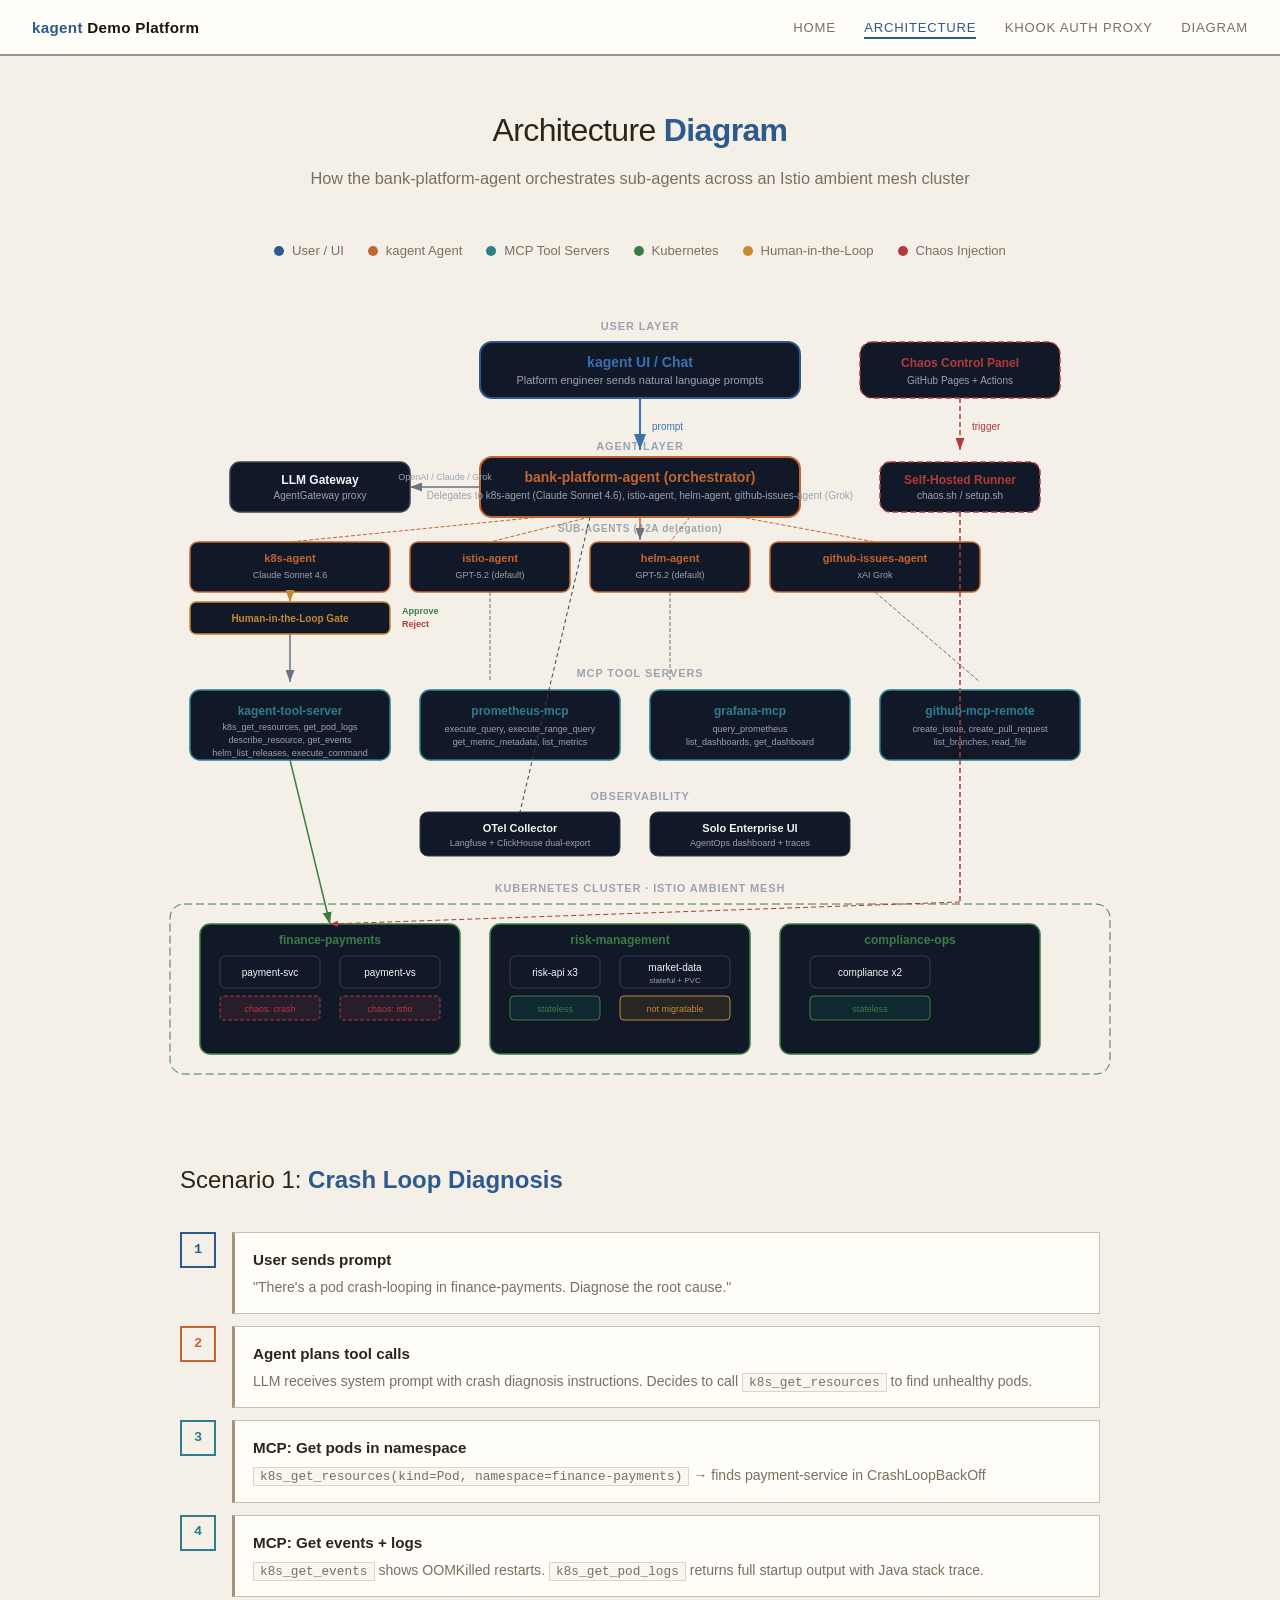
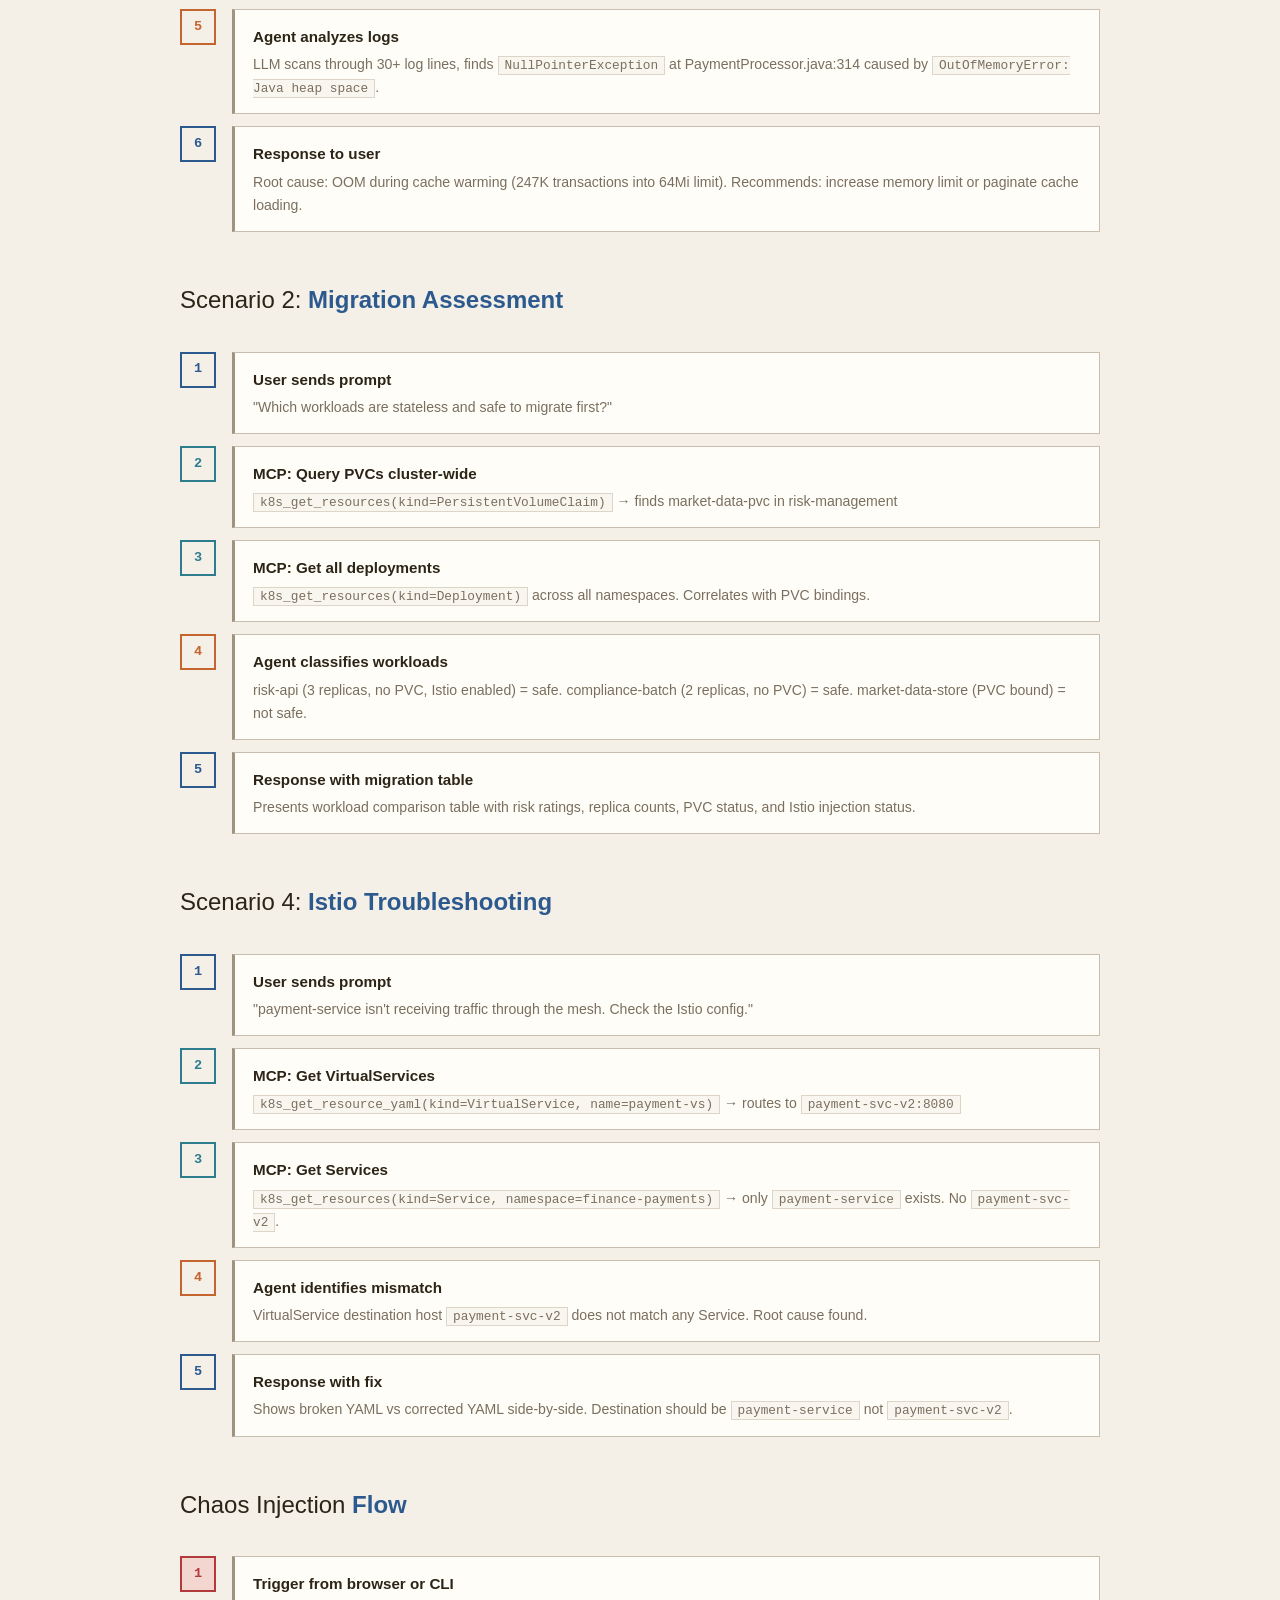
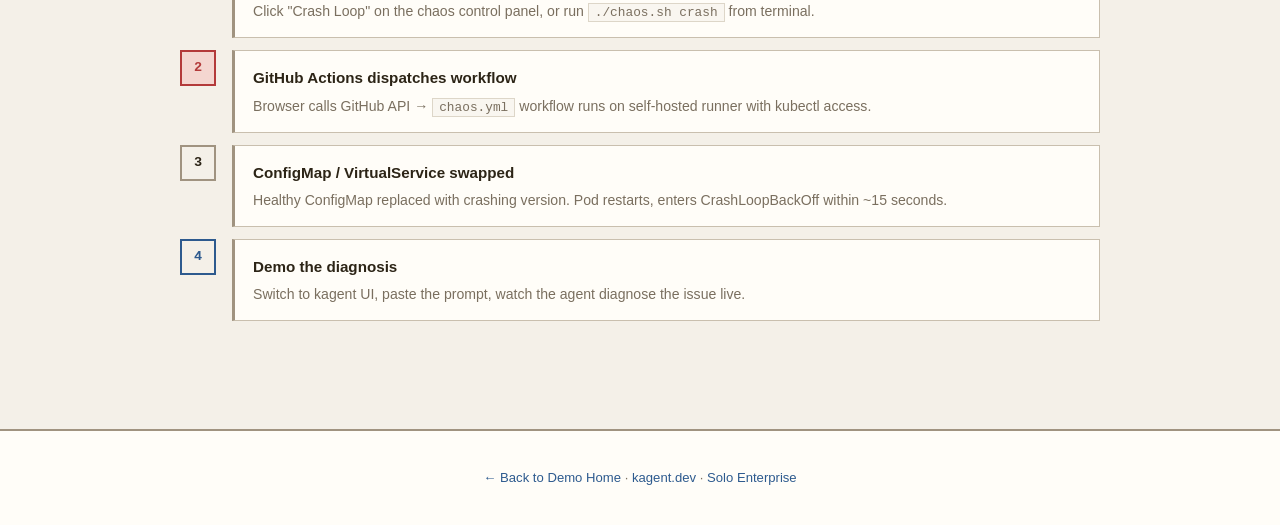
==== commit cc49d69f: "chore: rename Bank Demo to Demo Platform across all docs HTML Co-Authored-By: Claude Opus 4.6 <norep" ====
--- a/docs/architecture.html
+++ b/docs/architecture.html
@@ -3,7 +3,7 @@
 <head>
   <meta charset="UTF-8">
   <meta name="viewport" content="width=device-width, initial-scale=1.0">
-  <title>kagent Bank Demo — Architecture</title>
+  <title>kagent Demo Platform — Architecture</title>
   <link rel="stylesheet" href="paper-theme.css">
 <style>
   /* Page-specific: SVG diagram and flow styles */
@@ -33,7 +33,7 @@
 <body>
 
   <nav class="nav">
-    <div class="nav-title"><span>kagent</span> Bank Demo</div>
+    <div class="nav-title"><span>kagent</span> Demo Platform</div>
     <div>
       <a href="index.html">Home</a>
       <a href="architecture.html" class="active">Architecture</a>
@@ -59,7 +59,7 @@
     <svg viewBox="0 0 1060 790" xmlns="http://www.w3.org/2000/svg">
       <defs>
         <marker id="arrow" markerWidth="8" markerHeight="6" refX="8" refY="3" orient="auto">
-          <path d="M0,0 L8,3 L0,6" fill="#a89e8e"/>
+          <path d="M0,0 L8,3 L0,6" fill="#6b7280"/>
         </marker>
         <marker id="arrow-accent" markerWidth="8" markerHeight="6" refX="8" refY="3" orient="auto">
           <path d="M0,0 L8,3 L0,6" fill="#3a72b0"/>
@@ -76,17 +76,17 @@
       </defs>
 
       <!-- ============ ROW 1: User Layer ============ -->
-      <text x="530" y="28" text-anchor="middle" fill="#7a6f5f" font-size="11" font-weight="600" letter-spacing="0.08em">USER LAYER</text>
+      <text x="530" y="28" text-anchor="middle" fill="#9ca3af" font-size="11" font-weight="600" letter-spacing="0.08em">USER LAYER</text>
 
       <!-- User / kagent UI -->
-      <rect x="370" y="40" width="320" height="56" rx="12" fill="#fffdf8" stroke="#2d5a8e" stroke-width="2"/>
+      <rect x="370" y="40" width="320" height="56" rx="12" fill="#111827" stroke="#2d5a8e" stroke-width="2"/>
       <text x="530" y="65" text-anchor="middle" fill="#3a72b0" font-size="14" font-weight="700">kagent UI / Chat</text>
-      <text x="530" y="82" text-anchor="middle" fill="#7a6f5f" font-size="11">Platform engineer sends natural language prompts</text>
+      <text x="530" y="82" text-anchor="middle" fill="#9ca3af" font-size="11">Platform engineer sends natural language prompts</text>
 
       <!-- Chaos trigger (browser) -->
-      <rect x="750" y="40" width="200" height="56" rx="12" fill="#fffdf8" stroke="#b33a3a" stroke-width="1.5" stroke-dasharray="6,3"/>
+      <rect x="750" y="40" width="200" height="56" rx="12" fill="#111827" stroke="#b33a3a" stroke-width="1.5" stroke-dasharray="6,3"/>
       <text x="850" y="65" text-anchor="middle" fill="#b33a3a" font-size="12" font-weight="600">Chaos Control Panel</text>
-      <text x="850" y="82" text-anchor="middle" fill="#7a6f5f" font-size="10">GitHub Pages + Actions</text>
+      <text x="850" y="82" text-anchor="middle" fill="#9ca3af" font-size="10">GitHub Pages + Actions</text>
 
       <!-- Arrow: User -> Agent -->
       <line x1="530" y1="96" x2="530" y2="148" stroke="#3a72b0" stroke-width="2" marker-end="url(#arrow-accent)"/>
@@ -97,52 +97,52 @@
       <text x="862" y="128" fill="#b33a3a" font-size="10">trigger</text>
 
       <!-- ============ ROW 2: Agent Layer ============ -->
-      <text x="530" y="148" text-anchor="middle" fill="#7a6f5f" font-size="11" font-weight="600" letter-spacing="0.08em">AGENT LAYER</text>
+      <text x="530" y="148" text-anchor="middle" fill="#9ca3af" font-size="11" font-weight="600" letter-spacing="0.08em">AGENT LAYER</text>
 
       <!-- LLM Gateway -->
-      <rect x="120" y="160" width="180" height="50" rx="10" fill="#fffdf8" stroke="#c9bfae" stroke-width="1.5"/>
-      <text x="210" y="182" text-anchor="middle" fill="#2c2416" font-size="12" font-weight="600">LLM Gateway</text>
-      <text x="210" y="197" text-anchor="middle" fill="#7a6f5f" font-size="10">AgentGateway proxy</text>
+      <rect x="120" y="160" width="180" height="50" rx="10" fill="#111827" stroke="#374151" stroke-width="1.5"/>
+      <text x="210" y="182" text-anchor="middle" fill="#f3f4f6" font-size="12" font-weight="600">LLM Gateway</text>
+      <text x="210" y="197" text-anchor="middle" fill="#9ca3af" font-size="10">AgentGateway proxy</text>
 
       <!-- bank-platform-agent -->
-      <rect x="370" y="155" width="320" height="60" rx="12" fill="#fffdf8" stroke="#c4652f" stroke-width="2"/>
+      <rect x="370" y="155" width="320" height="60" rx="12" fill="#111827" stroke="#c4652f" stroke-width="2"/>
       <text x="530" y="180" text-anchor="middle" fill="#c4652f" font-size="14" font-weight="700">bank-platform-agent (orchestrator)</text>
-      <text x="530" y="197" text-anchor="middle" fill="#7a6f5f" font-size="10">Delegates to k8s-agent (Claude Sonnet 4.6), istio-agent, helm-agent, github-issues-agent (Grok)</text>
+      <text x="530" y="197" text-anchor="middle" fill="#9ca3af" font-size="10">Delegates to k8s-agent (Claude Sonnet 4.6), istio-agent, helm-agent, github-issues-agent (Grok)</text>
 
       <!-- GH Actions runner -->
-      <rect x="770" y="160" width="160" height="50" rx="10" fill="#fffdf8" stroke="#b33a3a" stroke-width="1.5" stroke-dasharray="6,3"/>
+      <rect x="770" y="160" width="160" height="50" rx="10" fill="#111827" stroke="#b33a3a" stroke-width="1.5" stroke-dasharray="6,3"/>
       <text x="850" y="182" text-anchor="middle" fill="#b33a3a" font-size="12" font-weight="600">Self-Hosted Runner</text>
-      <text x="850" y="197" text-anchor="middle" fill="#7a6f5f" font-size="10">chaos.sh / setup.sh</text>
+      <text x="850" y="197" text-anchor="middle" fill="#9ca3af" font-size="10">chaos.sh / setup.sh</text>
 
       <!-- Arrow: Agent <-> LLM -->
-      <line x1="370" y1="185" x2="300" y2="185" stroke="#a89e8e" stroke-width="1.5" marker-end="url(#arrow)"/>
-      <text x="335" y="178" text-anchor="middle" fill="#7a6f5f" font-size="9">OpenAI / Claude / Grok</text>
+      <line x1="370" y1="185" x2="300" y2="185" stroke="#6b7280" stroke-width="1.5" marker-end="url(#arrow)"/>
+      <text x="335" y="178" text-anchor="middle" fill="#9ca3af" font-size="9">OpenAI / Claude / Grok</text>
 
       <!-- ============ SUB-AGENTS ROW ============ -->
-      <text x="530" y="230" text-anchor="middle" fill="#7a6f5f" font-size="10" font-weight="600" letter-spacing="0.06em">SUB-AGENTS (A2A delegation)</text>
+      <text x="530" y="230" text-anchor="middle" fill="#9ca3af" font-size="10" font-weight="600" letter-spacing="0.06em">SUB-AGENTS (A2A delegation)</text>
 
       <!-- Arrow: Agent -> Sub-agents -->
       <line x1="530" y1="215" x2="530" y2="238" stroke="#c4652f" stroke-width="1.5" marker-end="url(#arrow)"/>
 
       <!-- k8s-agent -->
-      <rect x="80" y="240" width="200" height="50" rx="8" fill="#fffdf8" stroke="#c4652f" stroke-width="1.5"/>
+      <rect x="80" y="240" width="200" height="50" rx="8" fill="#111827" stroke="#c4652f" stroke-width="1.5"/>
       <text x="180" y="260" text-anchor="middle" fill="#c4652f" font-size="11" font-weight="700">k8s-agent</text>
-      <text x="180" y="276" text-anchor="middle" fill="#7a6f5f" font-size="9">Claude Sonnet 4.6</text>
+      <text x="180" y="276" text-anchor="middle" fill="#9ca3af" font-size="9">Claude Sonnet 4.6</text>
 
       <!-- istio-agent -->
-      <rect x="300" y="240" width="160" height="50" rx="8" fill="#fffdf8" stroke="#c4652f" stroke-width="1.5"/>
+      <rect x="300" y="240" width="160" height="50" rx="8" fill="#111827" stroke="#c4652f" stroke-width="1.5"/>
       <text x="380" y="260" text-anchor="middle" fill="#c4652f" font-size="11" font-weight="700">istio-agent</text>
-      <text x="380" y="276" text-anchor="middle" fill="#7a6f5f" font-size="9">GPT-5.2 (default)</text>
+      <text x="380" y="276" text-anchor="middle" fill="#9ca3af" font-size="9">GPT-5.2 (default)</text>
 
       <!-- helm-agent -->
-      <rect x="480" y="240" width="160" height="50" rx="8" fill="#fffdf8" stroke="#c4652f" stroke-width="1.5"/>
+      <rect x="480" y="240" width="160" height="50" rx="8" fill="#111827" stroke="#c4652f" stroke-width="1.5"/>
       <text x="560" y="260" text-anchor="middle" fill="#c4652f" font-size="11" font-weight="700">helm-agent</text>
-      <text x="560" y="276" text-anchor="middle" fill="#7a6f5f" font-size="9">GPT-5.2 (default)</text>
+      <text x="560" y="276" text-anchor="middle" fill="#9ca3af" font-size="9">GPT-5.2 (default)</text>
 
       <!-- github-issues-agent -->
-      <rect x="660" y="240" width="210" height="50" rx="8" fill="#fffdf8" stroke="#c4652f" stroke-width="1.5"/>
+      <rect x="660" y="240" width="210" height="50" rx="8" fill="#111827" stroke="#c4652f" stroke-width="1.5"/>
       <text x="765" y="260" text-anchor="middle" fill="#c4652f" font-size="11" font-weight="700">github-issues-agent</text>
-      <text x="765" y="276" text-anchor="middle" fill="#7a6f5f" font-size="9">xAI Grok</text>
+      <text x="765" y="276" text-anchor="middle" fill="#9ca3af" font-size="9">xAI Grok</text>
 
       <!-- Arrows: orchestrator -> sub-agents -->
       <line x1="430" y1="215" x2="180" y2="240" stroke="#c4652f" stroke-width="1" stroke-dasharray="4,2"/>
@@ -151,7 +151,7 @@
       <line x1="630" y1="215" x2="765" y2="240" stroke="#c4652f" stroke-width="1" stroke-dasharray="4,2"/>
 
       <!-- ============ HITL Gate ============ -->
-      <rect x="80" y="300" width="200" height="32" rx="6" fill="#fffdf8" stroke="#c4882f" stroke-width="1.5"/>
+      <rect x="80" y="300" width="200" height="32" rx="6" fill="#111827" stroke="#c4882f" stroke-width="1.5"/>
       <text x="180" y="320" text-anchor="middle" fill="#c4882f" font-size="10" font-weight="600">Human-in-the-Loop Gate</text>
 
       <!-- Arrow: k8s-agent -> HITL -->
@@ -162,71 +162,71 @@
       <text x="292" y="325" fill="#b33a3a" font-size="9" font-weight="600">Reject</text>
 
       <!-- Arrow: HITL -> Tools -->
-      <line x1="180" y1="332" x2="180" y2="380" stroke="#a89e8e" stroke-width="1.5" marker-end="url(#arrow)"/>
+      <line x1="180" y1="332" x2="180" y2="380" stroke="#6b7280" stroke-width="1.5" marker-end="url(#arrow)"/>
       <!-- Arrow: other agents -> Tools -->
-      <line x1="380" y1="290" x2="380" y2="380" stroke="#a89e8e" stroke-width="1" stroke-dasharray="4,2"/>
-      <line x1="560" y1="290" x2="560" y2="380" stroke="#a89e8e" stroke-width="1" stroke-dasharray="4,2"/>
-      <line x1="765" y1="290" x2="870" y2="380" stroke="#a89e8e" stroke-width="1" stroke-dasharray="4,2"/>
+      <line x1="380" y1="290" x2="380" y2="380" stroke="#6b7280" stroke-width="1" stroke-dasharray="4,2"/>
+      <line x1="560" y1="290" x2="560" y2="380" stroke="#6b7280" stroke-width="1" stroke-dasharray="4,2"/>
+      <line x1="765" y1="290" x2="870" y2="380" stroke="#6b7280" stroke-width="1" stroke-dasharray="4,2"/>
 
       <!-- ============ ROW 3: MCP Tool Servers ============ -->
-      <text x="530" y="375" text-anchor="middle" fill="#7a6f5f" font-size="11" font-weight="600" letter-spacing="0.08em">MCP TOOL SERVERS</text>
+      <text x="530" y="375" text-anchor="middle" fill="#9ca3af" font-size="11" font-weight="600" letter-spacing="0.08em">MCP TOOL SERVERS</text>
 
       <!-- Kubernetes Tools -->
-      <rect x="80" y="388" width="200" height="70" rx="10" fill="#fffdf8" stroke="#2d7d8e" stroke-width="1.5"/>
+      <rect x="80" y="388" width="200" height="70" rx="10" fill="#111827" stroke="#2d7d8e" stroke-width="1.5"/>
       <text x="180" y="413" text-anchor="middle" fill="#2d7d8e" font-size="12" font-weight="700">kagent-tool-server</text>
-      <text x="180" y="428" text-anchor="middle" fill="#7a6f5f" font-size="9">k8s_get_resources, get_pod_logs</text>
-      <text x="180" y="441" text-anchor="middle" fill="#7a6f5f" font-size="9">describe_resource, get_events</text>
-      <text x="180" y="454" text-anchor="middle" fill="#7a6f5f" font-size="9">helm_list_releases, execute_command</text>
+      <text x="180" y="428" text-anchor="middle" fill="#9ca3af" font-size="9">k8s_get_resources, get_pod_logs</text>
+      <text x="180" y="441" text-anchor="middle" fill="#9ca3af" font-size="9">describe_resource, get_events</text>
+      <text x="180" y="454" text-anchor="middle" fill="#9ca3af" font-size="9">helm_list_releases, execute_command</text>
 
       <!-- Prometheus MCP -->
-      <rect x="310" y="388" width="200" height="70" rx="10" fill="#fffdf8" stroke="#2d7d8e" stroke-width="1.5"/>
+      <rect x="310" y="388" width="200" height="70" rx="10" fill="#111827" stroke="#2d7d8e" stroke-width="1.5"/>
       <text x="410" y="413" text-anchor="middle" fill="#2d7d8e" font-size="12" font-weight="700">prometheus-mcp</text>
-      <text x="410" y="430" text-anchor="middle" fill="#7a6f5f" font-size="9">execute_query, execute_range_query</text>
-      <text x="410" y="443" text-anchor="middle" fill="#7a6f5f" font-size="9">get_metric_metadata, list_metrics</text>
+      <text x="410" y="430" text-anchor="middle" fill="#9ca3af" font-size="9">execute_query, execute_range_query</text>
+      <text x="410" y="443" text-anchor="middle" fill="#9ca3af" font-size="9">get_metric_metadata, list_metrics</text>
 
       <!-- Grafana MCP -->
-      <rect x="540" y="388" width="200" height="70" rx="10" fill="#fffdf8" stroke="#2d7d8e" stroke-width="1.5"/>
+      <rect x="540" y="388" width="200" height="70" rx="10" fill="#111827" stroke="#2d7d8e" stroke-width="1.5"/>
       <text x="640" y="413" text-anchor="middle" fill="#2d7d8e" font-size="12" font-weight="700">grafana-mcp</text>
-      <text x="640" y="430" text-anchor="middle" fill="#7a6f5f" font-size="9">query_prometheus</text>
-      <text x="640" y="443" text-anchor="middle" fill="#7a6f5f" font-size="9">list_dashboards, get_dashboard</text>
+      <text x="640" y="430" text-anchor="middle" fill="#9ca3af" font-size="9">query_prometheus</text>
+      <text x="640" y="443" text-anchor="middle" fill="#9ca3af" font-size="9">list_dashboards, get_dashboard</text>
 
       <!-- GitHub MCP -->
-      <rect x="770" y="388" width="200" height="70" rx="10" fill="#fffdf8" stroke="#2d7d8e" stroke-width="1.5"/>
+      <rect x="770" y="388" width="200" height="70" rx="10" fill="#111827" stroke="#2d7d8e" stroke-width="1.5"/>
       <text x="870" y="413" text-anchor="middle" fill="#2d7d8e" font-size="12" font-weight="700">github-mcp-remote</text>
-      <text x="870" y="430" text-anchor="middle" fill="#7a6f5f" font-size="9">create_issue, create_pull_request</text>
-      <text x="870" y="443" text-anchor="middle" fill="#7a6f5f" font-size="9">list_branches, read_file</text>
+      <text x="870" y="430" text-anchor="middle" fill="#9ca3af" font-size="9">create_issue, create_pull_request</text>
+      <text x="870" y="443" text-anchor="middle" fill="#9ca3af" font-size="9">list_branches, read_file</text>
 
       <!-- ============ ROW 4: Observability ============ -->
-      <text x="530" y="498" text-anchor="middle" fill="#7a6f5f" font-size="11" font-weight="600" letter-spacing="0.08em">OBSERVABILITY</text>
+      <text x="530" y="498" text-anchor="middle" fill="#9ca3af" font-size="11" font-weight="600" letter-spacing="0.08em">OBSERVABILITY</text>
 
       <!-- OTel Collector -->
-      <rect x="310" y="510" width="200" height="44" rx="8" fill="#fffdf8" stroke="#c9bfae" stroke-width="1"/>
-      <text x="410" y="530" text-anchor="middle" fill="#2c2416" font-size="11" font-weight="600">OTel Collector</text>
-      <text x="410" y="544" text-anchor="middle" fill="#7a6f5f" font-size="9">Langfuse + ClickHouse dual-export</text>
+      <rect x="310" y="510" width="200" height="44" rx="8" fill="#111827" stroke="#374151" stroke-width="1"/>
+      <text x="410" y="530" text-anchor="middle" fill="#f3f4f6" font-size="11" font-weight="600">OTel Collector</text>
+      <text x="410" y="544" text-anchor="middle" fill="#9ca3af" font-size="9">Langfuse + ClickHouse dual-export</text>
 
       <!-- Solo Enterprise UI -->
-      <rect x="540" y="510" width="200" height="44" rx="8" fill="#fffdf8" stroke="#c9bfae" stroke-width="1"/>
-      <text x="640" y="530" text-anchor="middle" fill="#2c2416" font-size="11" font-weight="600">Solo Enterprise UI</text>
-      <text x="640" y="544" text-anchor="middle" fill="#7a6f5f" font-size="9">AgentOps dashboard + traces</text>
+      <rect x="540" y="510" width="200" height="44" rx="8" fill="#111827" stroke="#374151" stroke-width="1"/>
+      <text x="640" y="530" text-anchor="middle" fill="#f3f4f6" font-size="11" font-weight="600">Solo Enterprise UI</text>
+      <text x="640" y="544" text-anchor="middle" fill="#9ca3af" font-size="9">AgentOps dashboard + traces</text>
 
       <!-- Arrow: Agent -> OTel -->
-      <line x1="480" y1="215" x2="410" y2="510" stroke="#c9bfae" stroke-width="1" stroke-dasharray="4,3"/>
+      <line x1="480" y1="215" x2="410" y2="510" stroke="#374151" stroke-width="1" stroke-dasharray="4,3"/>
 
       <!-- ============ ROW 5: Kubernetes Cluster ============ -->
-      <text x="530" y="590" text-anchor="middle" fill="#7a6f5f" font-size="11" font-weight="600" letter-spacing="0.08em">KUBERNETES CLUSTER &middot; ISTIO AMBIENT MESH</text>
+      <text x="530" y="590" text-anchor="middle" fill="#9ca3af" font-size="11" font-weight="600" letter-spacing="0.08em">KUBERNETES CLUSTER &middot; ISTIO AMBIENT MESH</text>
 
       <!-- Cluster background -->
       <rect x="60" y="602" width="940" height="170" rx="14" fill="none" stroke="#3a7d44" stroke-width="1" stroke-dasharray="8,4"/>
 
       <!-- finance-payments -->
-      <rect x="90" y="622" width="260" height="130" rx="10" fill="#fffdf8" stroke="#3a7d44" stroke-width="1.5"/>
+      <rect x="90" y="622" width="260" height="130" rx="10" fill="#111827" stroke="#3a7d44" stroke-width="1.5"/>
       <text x="220" y="642" text-anchor="middle" fill="#3a7d44" font-size="12" font-weight="700">finance-payments</text>
 
-      <rect x="110" y="654" width="100" height="32" rx="6" fill="#fffdf8" stroke="#c9bfae" stroke-width="1"/>
-      <text x="160" y="674" text-anchor="middle" fill="#2c2416" font-size="10">payment-svc</text>
-
-      <rect x="230" y="654" width="100" height="32" rx="6" fill="#fffdf8" stroke="#c9bfae" stroke-width="1"/>
-      <text x="280" y="674" text-anchor="middle" fill="#2c2416" font-size="10">payment-vs</text>
+      <rect x="110" y="654" width="100" height="32" rx="6" fill="#111827" stroke="#374151" stroke-width="1"/>
+      <text x="160" y="674" text-anchor="middle" fill="#f3f4f6" font-size="10">payment-svc</text>
+
+      <rect x="230" y="654" width="100" height="32" rx="6" fill="#111827" stroke="#374151" stroke-width="1"/>
+      <text x="280" y="674" text-anchor="middle" fill="#f3f4f6" font-size="10">payment-vs</text>
 
       <!-- Chaos targets -->
       <rect x="110" y="694" width="100" height="24" rx="4" fill="rgba(239,68,68,0.1)" stroke="#b33a3a" stroke-width="1" stroke-dasharray="4,2"/>
@@ -236,15 +236,15 @@
       <text x="280" y="710" text-anchor="middle" fill="#b33a3a" font-size="9">chaos: istio</text>
 
       <!-- risk-management -->
-      <rect x="380" y="622" width="260" height="130" rx="10" fill="#fffdf8" stroke="#3a7d44" stroke-width="1.5"/>
+      <rect x="380" y="622" width="260" height="130" rx="10" fill="#111827" stroke="#3a7d44" stroke-width="1.5"/>
       <text x="510" y="642" text-anchor="middle" fill="#3a7d44" font-size="12" font-weight="700">risk-management</text>
 
-      <rect x="400" y="654" width="90" height="32" rx="6" fill="#fffdf8" stroke="#c9bfae" stroke-width="1"/>
-      <text x="445" y="674" text-anchor="middle" fill="#2c2416" font-size="10">risk-api x3</text>
-
-      <rect x="510" y="654" width="110" height="32" rx="6" fill="#fffdf8" stroke="#c9bfae" stroke-width="1"/>
-      <text x="565" y="669" text-anchor="middle" fill="#2c2416" font-size="10">market-data</text>
-      <text x="565" y="681" text-anchor="middle" fill="#7a6f5f" font-size="8">stateful + PVC</text>
+      <rect x="400" y="654" width="90" height="32" rx="6" fill="#111827" stroke="#374151" stroke-width="1"/>
+      <text x="445" y="674" text-anchor="middle" fill="#f3f4f6" font-size="10">risk-api x3</text>
+
+      <rect x="510" y="654" width="110" height="32" rx="6" fill="#111827" stroke="#374151" stroke-width="1"/>
+      <text x="565" y="669" text-anchor="middle" fill="#f3f4f6" font-size="10">market-data</text>
+      <text x="565" y="681" text-anchor="middle" fill="#9ca3af" font-size="8">stateful + PVC</text>
 
       <rect x="400" y="694" width="90" height="24" rx="4" fill="rgba(16,185,129,0.1)" stroke="#3a7d44" stroke-width="1"/>
       <text x="445" y="710" text-anchor="middle" fill="#3a7d44" font-size="9">stateless</text>
@@ -253,11 +253,11 @@
       <text x="565" y="710" text-anchor="middle" fill="#c4882f" font-size="9">not migratable</text>
 
       <!-- compliance-ops -->
-      <rect x="670" y="622" width="260" height="130" rx="10" fill="#fffdf8" stroke="#3a7d44" stroke-width="1.5"/>
+      <rect x="670" y="622" width="260" height="130" rx="10" fill="#111827" stroke="#3a7d44" stroke-width="1.5"/>
       <text x="800" y="642" text-anchor="middle" fill="#3a7d44" font-size="12" font-weight="700">compliance-ops</text>
 
-      <rect x="700" y="654" width="120" height="32" rx="6" fill="#fffdf8" stroke="#c9bfae" stroke-width="1"/>
-      <text x="760" y="674" text-anchor="middle" fill="#2c2416" font-size="10">compliance x2</text>
+      <rect x="700" y="654" width="120" height="32" rx="6" fill="#111827" stroke="#374151" stroke-width="1"/>
+      <text x="760" y="674" text-anchor="middle" fill="#f3f4f6" font-size="10">compliance x2</text>
 
       <rect x="700" y="694" width="120" height="24" rx="4" fill="rgba(16,185,129,0.1)" stroke="#3a7d44" stroke-width="1"/>
       <text x="760" y="710" text-anchor="middle" fill="#3a7d44" font-size="9">stateless</text>
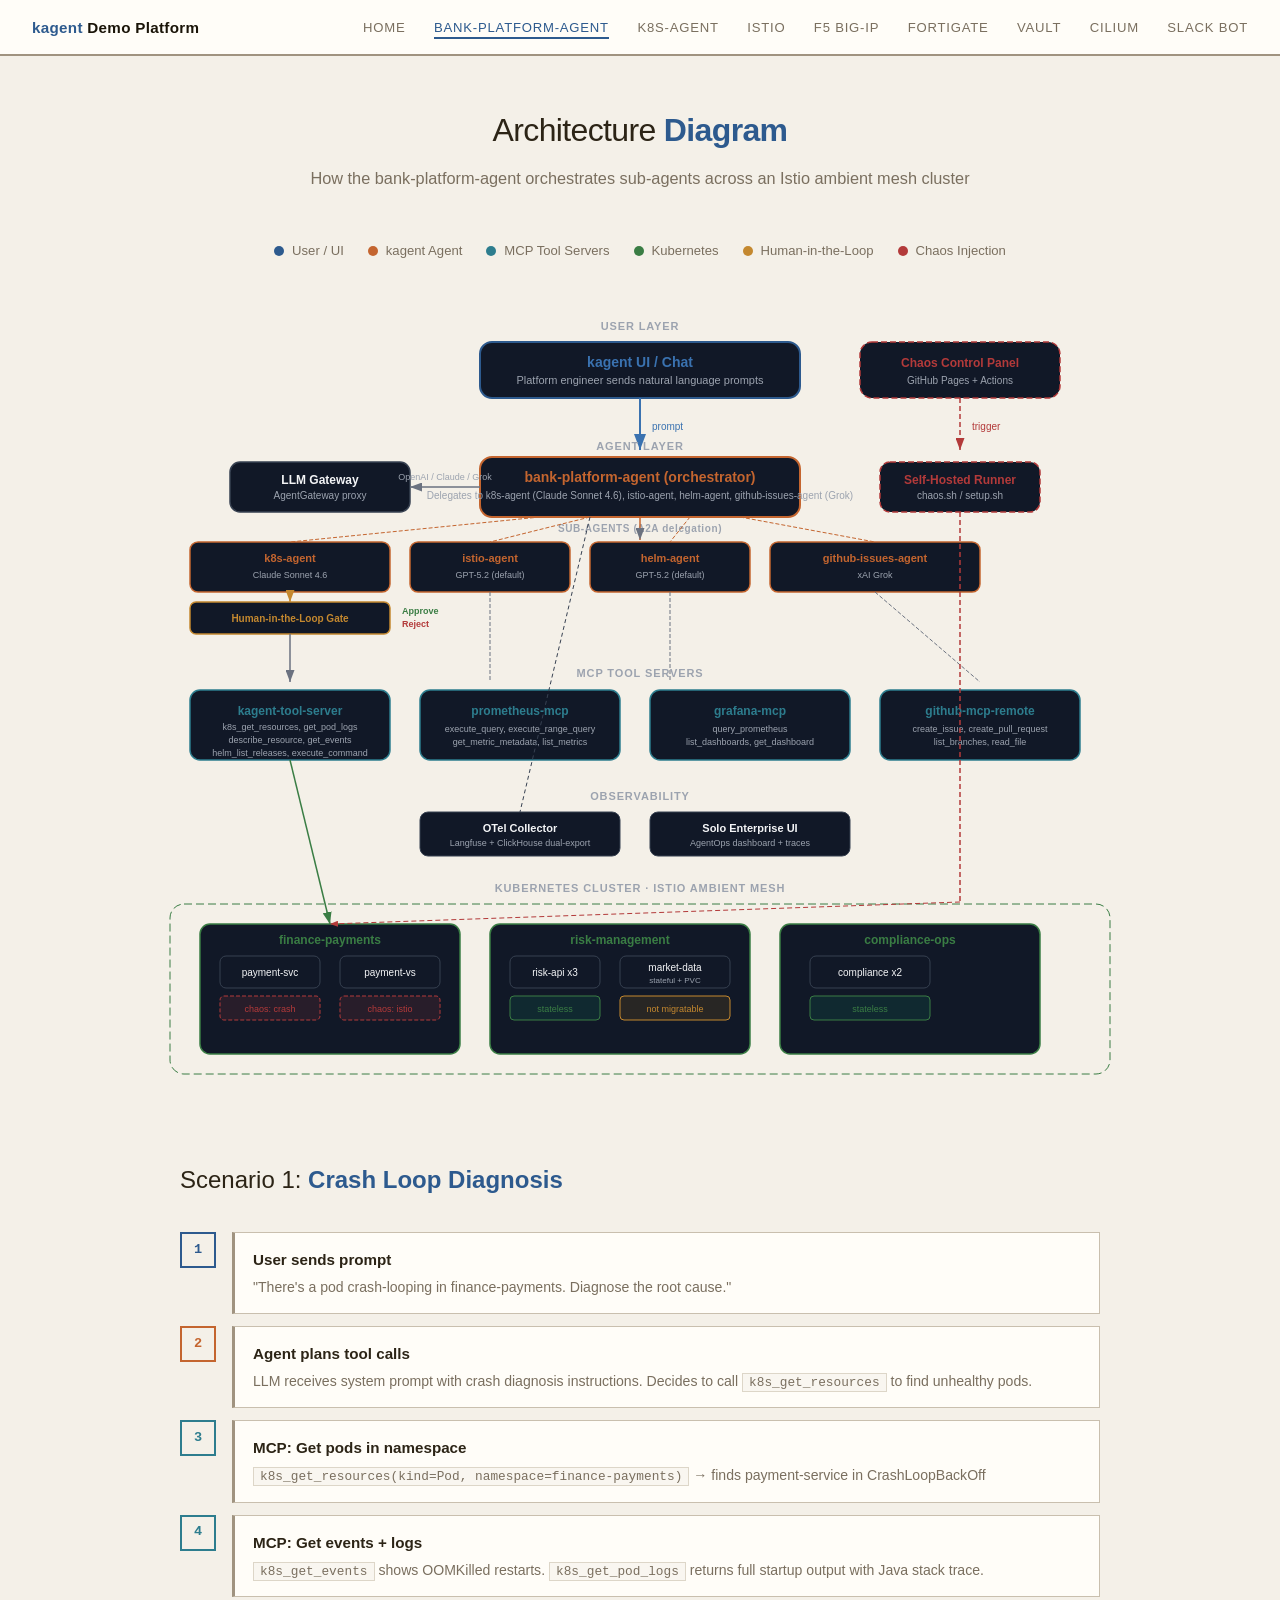
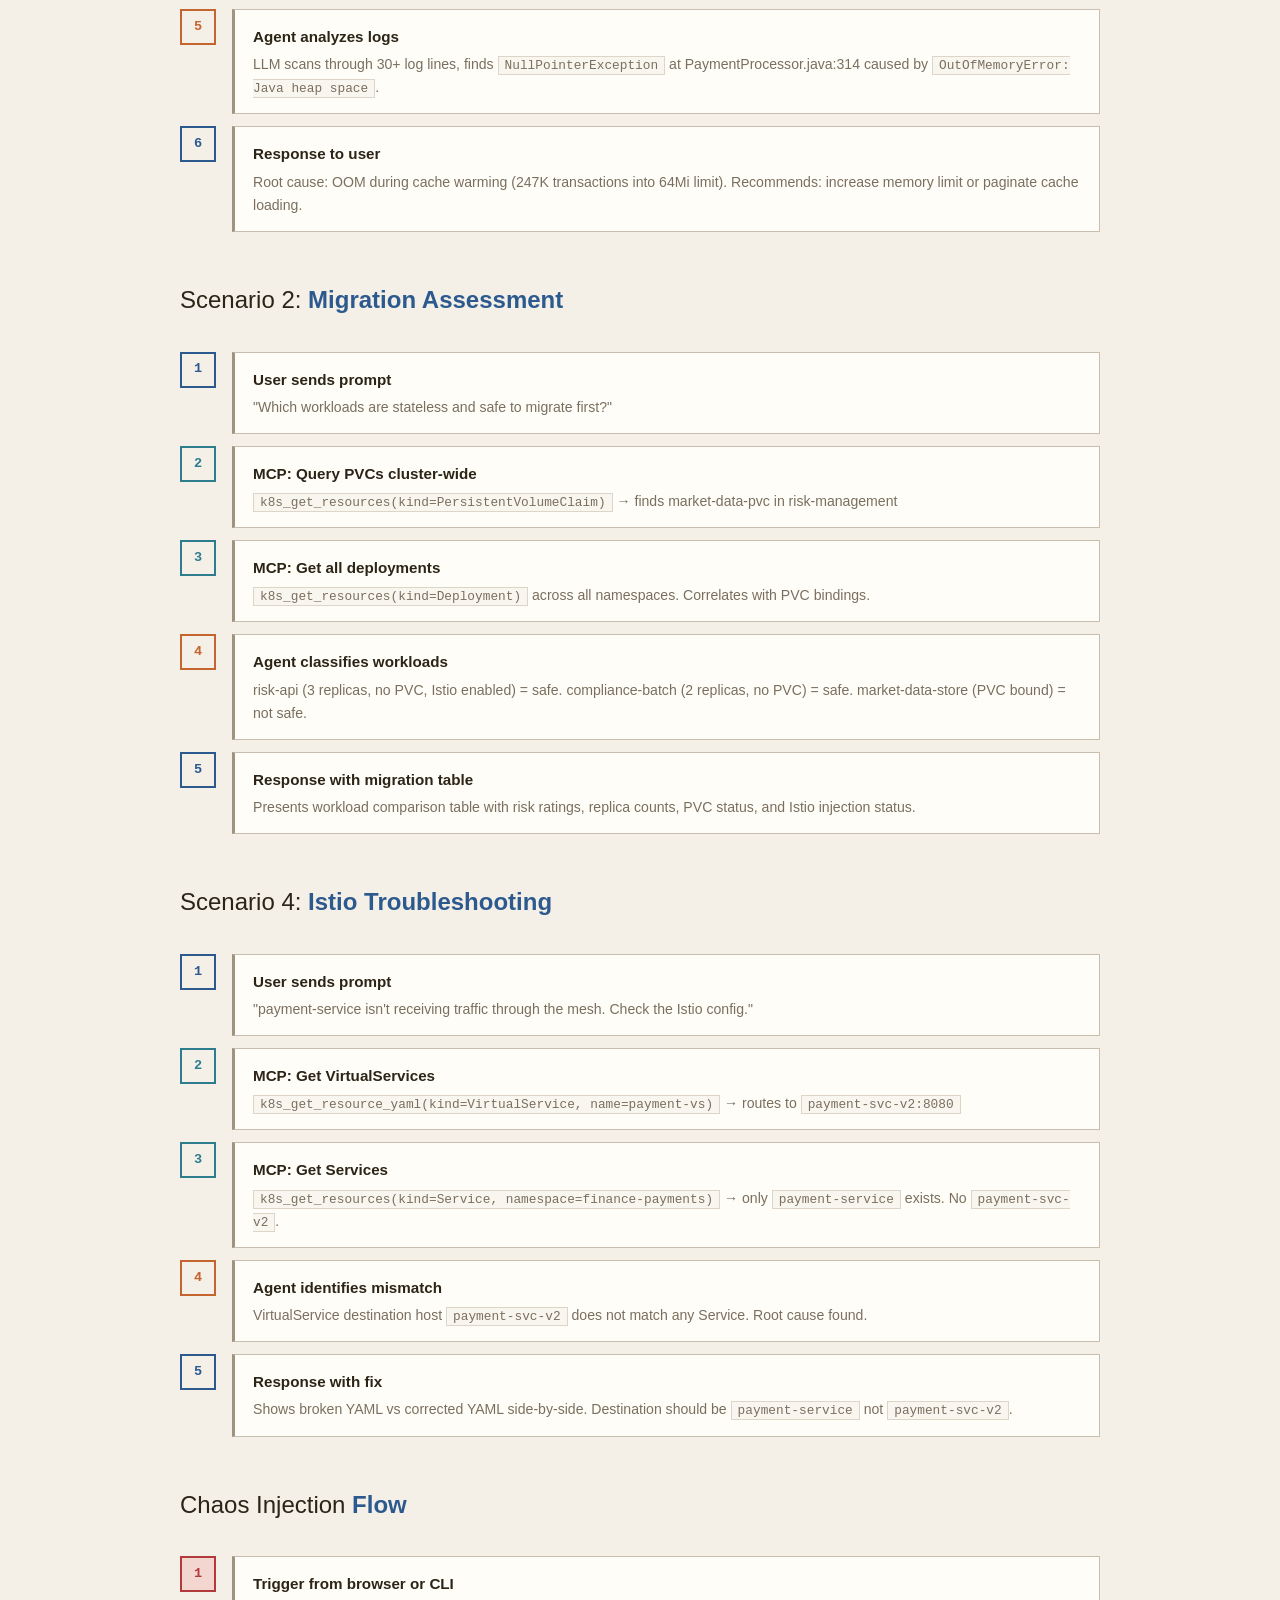
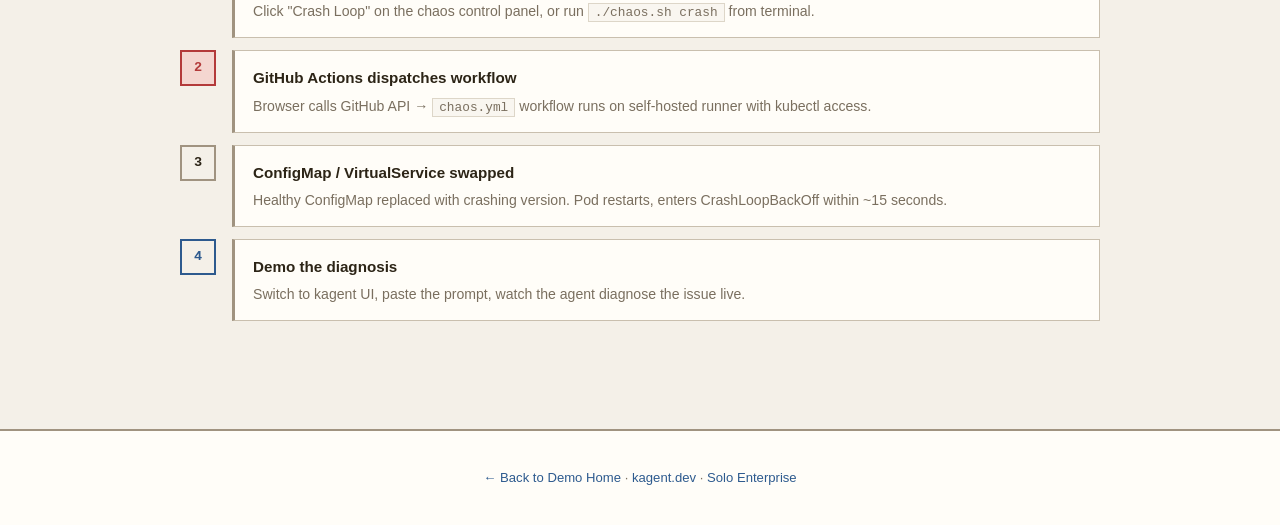
==== commit 0d470ecd: "feat: add istio-agent and slackbot-agent docs, rename Architecture to bank-platform-agent - Create i" ====
--- a/docs/architecture.html
+++ b/docs/architecture.html
@@ -36,9 +36,14 @@
     <div class="nav-title"><span>kagent</span> Demo Platform</div>
     <div>
       <a href="index.html">Home</a>
-      <a href="architecture.html" class="active">Architecture</a>
-      <a href="khook-auth-proxy.html">khook Auth Proxy</a>
-      <a href="khook-diagram.html">Diagram</a>
+      <a href="architecture.html" class="active">bank-platform-agent</a>
+      <a href="k8s-agent.html">k8s-agent</a>
+      <a href="istio-agent.html">Istio</a>
+      <a href="f5-bigip-agent.html">F5 BIG-IP</a>
+      <a href="fortigate-agent.html">FortiGate</a>
+      <a href="vault-agent.html">Vault</a>
+      <a href="cilium-crd-agent.html">Cilium</a>
+      <a href="slackbot-agent.html">Slack Bot</a>
     </div>
   </nav>
 
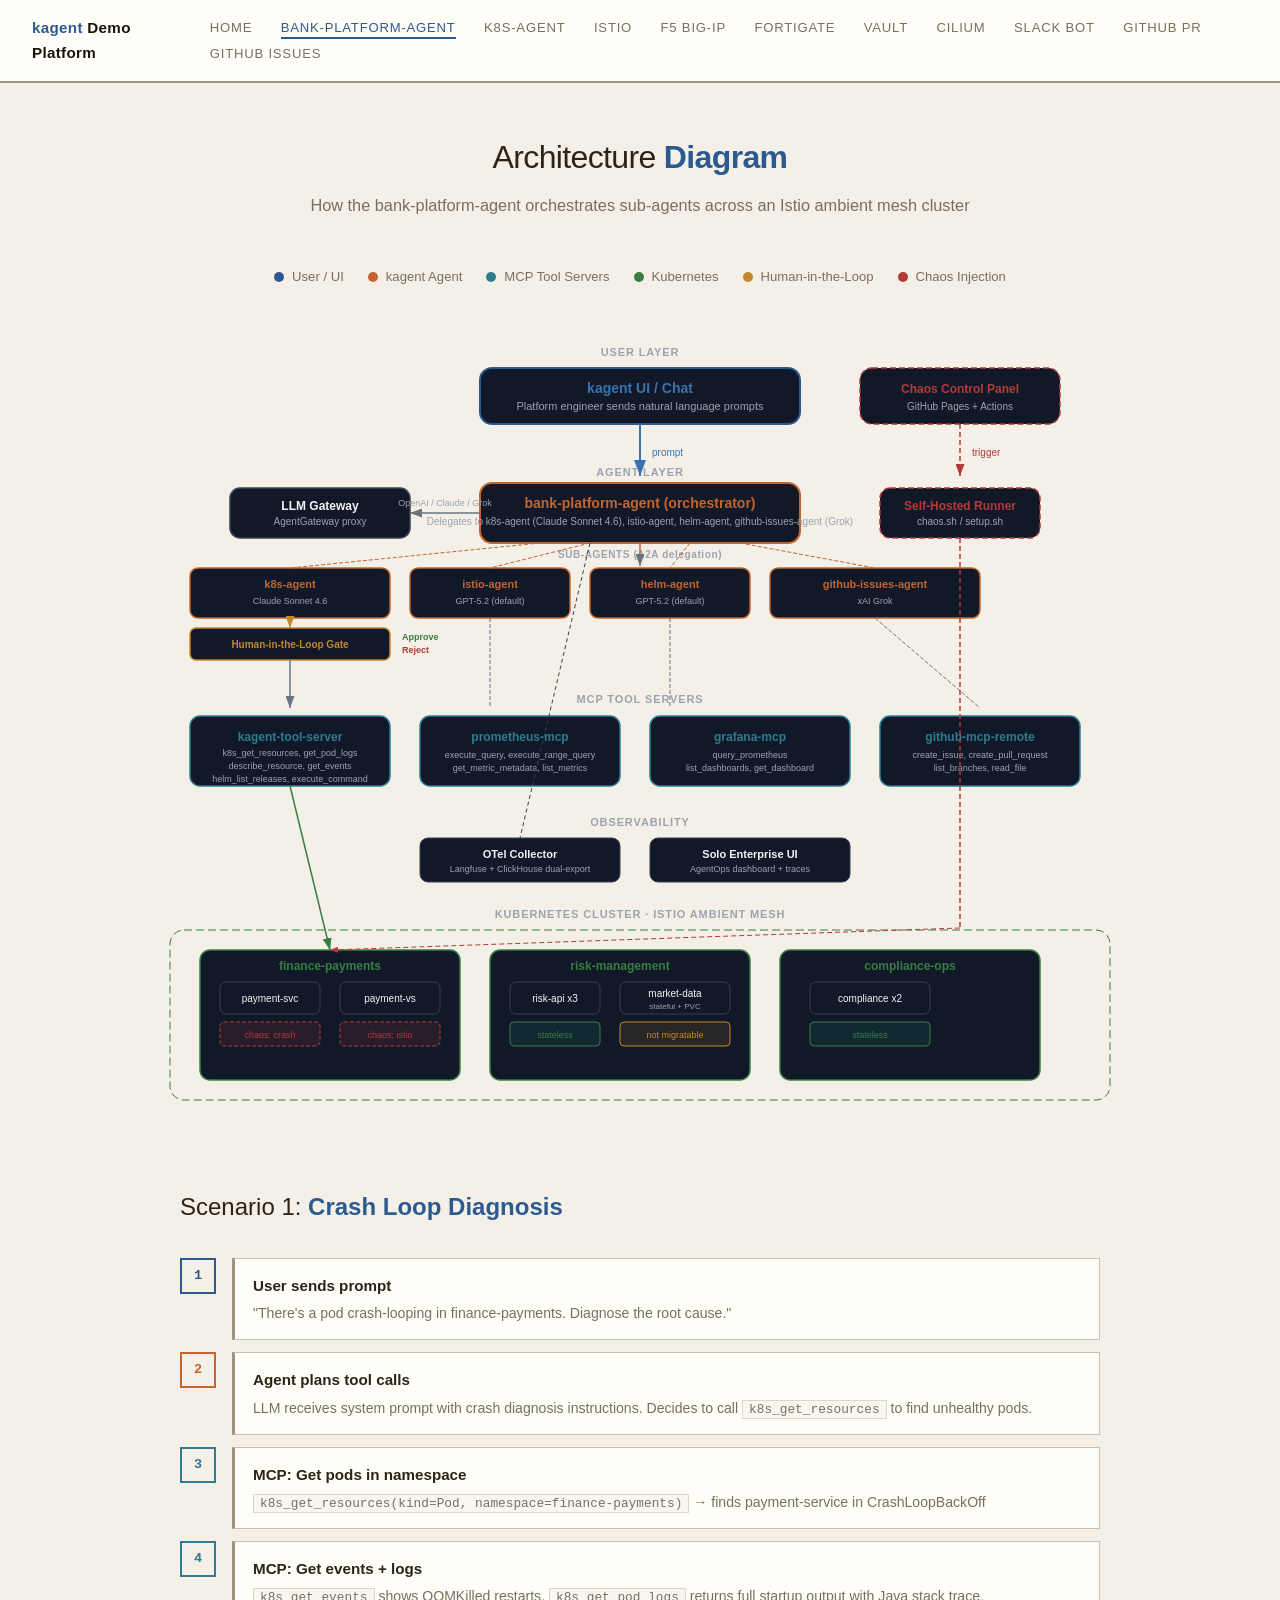
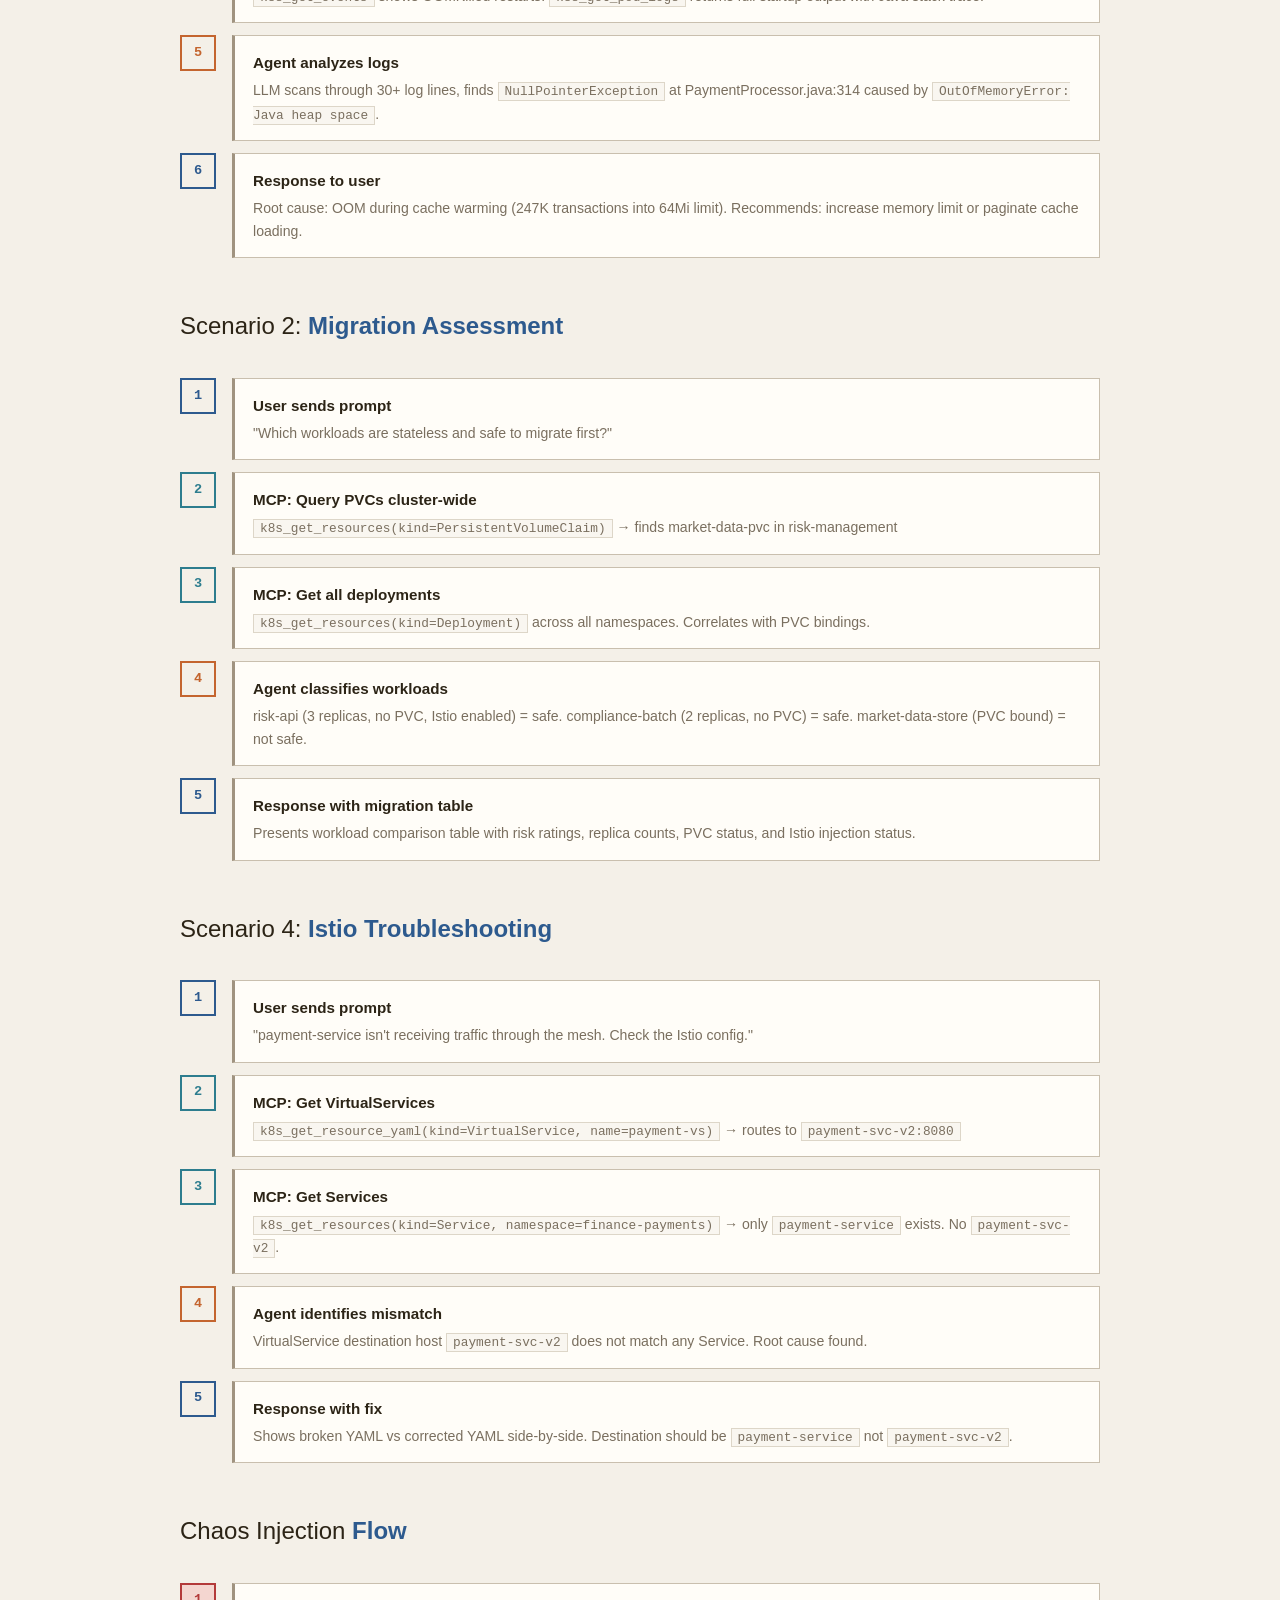
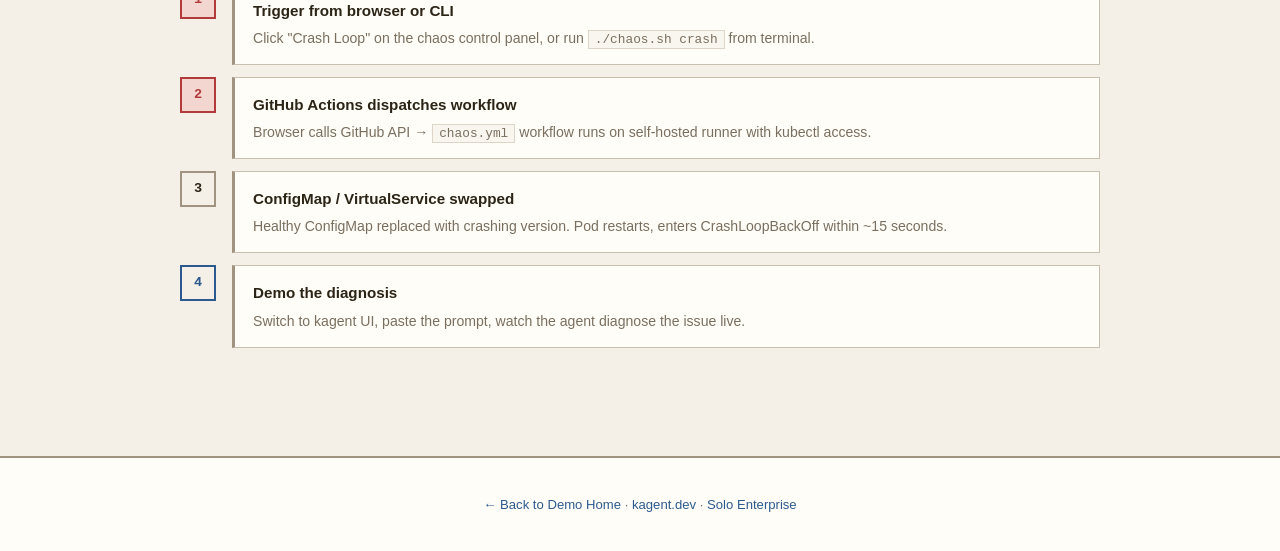
==== commit ef66644b: "feat: add GitHub PR and GitHub Issues agent documentation pages - Create github-pr-agent.html (16 to" ====
--- a/docs/architecture.html
+++ b/docs/architecture.html
@@ -44,6 +44,8 @@
       <a href="vault-agent.html">Vault</a>
       <a href="cilium-crd-agent.html">Cilium</a>
       <a href="slackbot-agent.html">Slack Bot</a>
+      <a href="github-pr-agent.html">GitHub PR</a>
+      <a href="github-issues-agent.html">GitHub Issues</a>
     </div>
   </nav>
 
